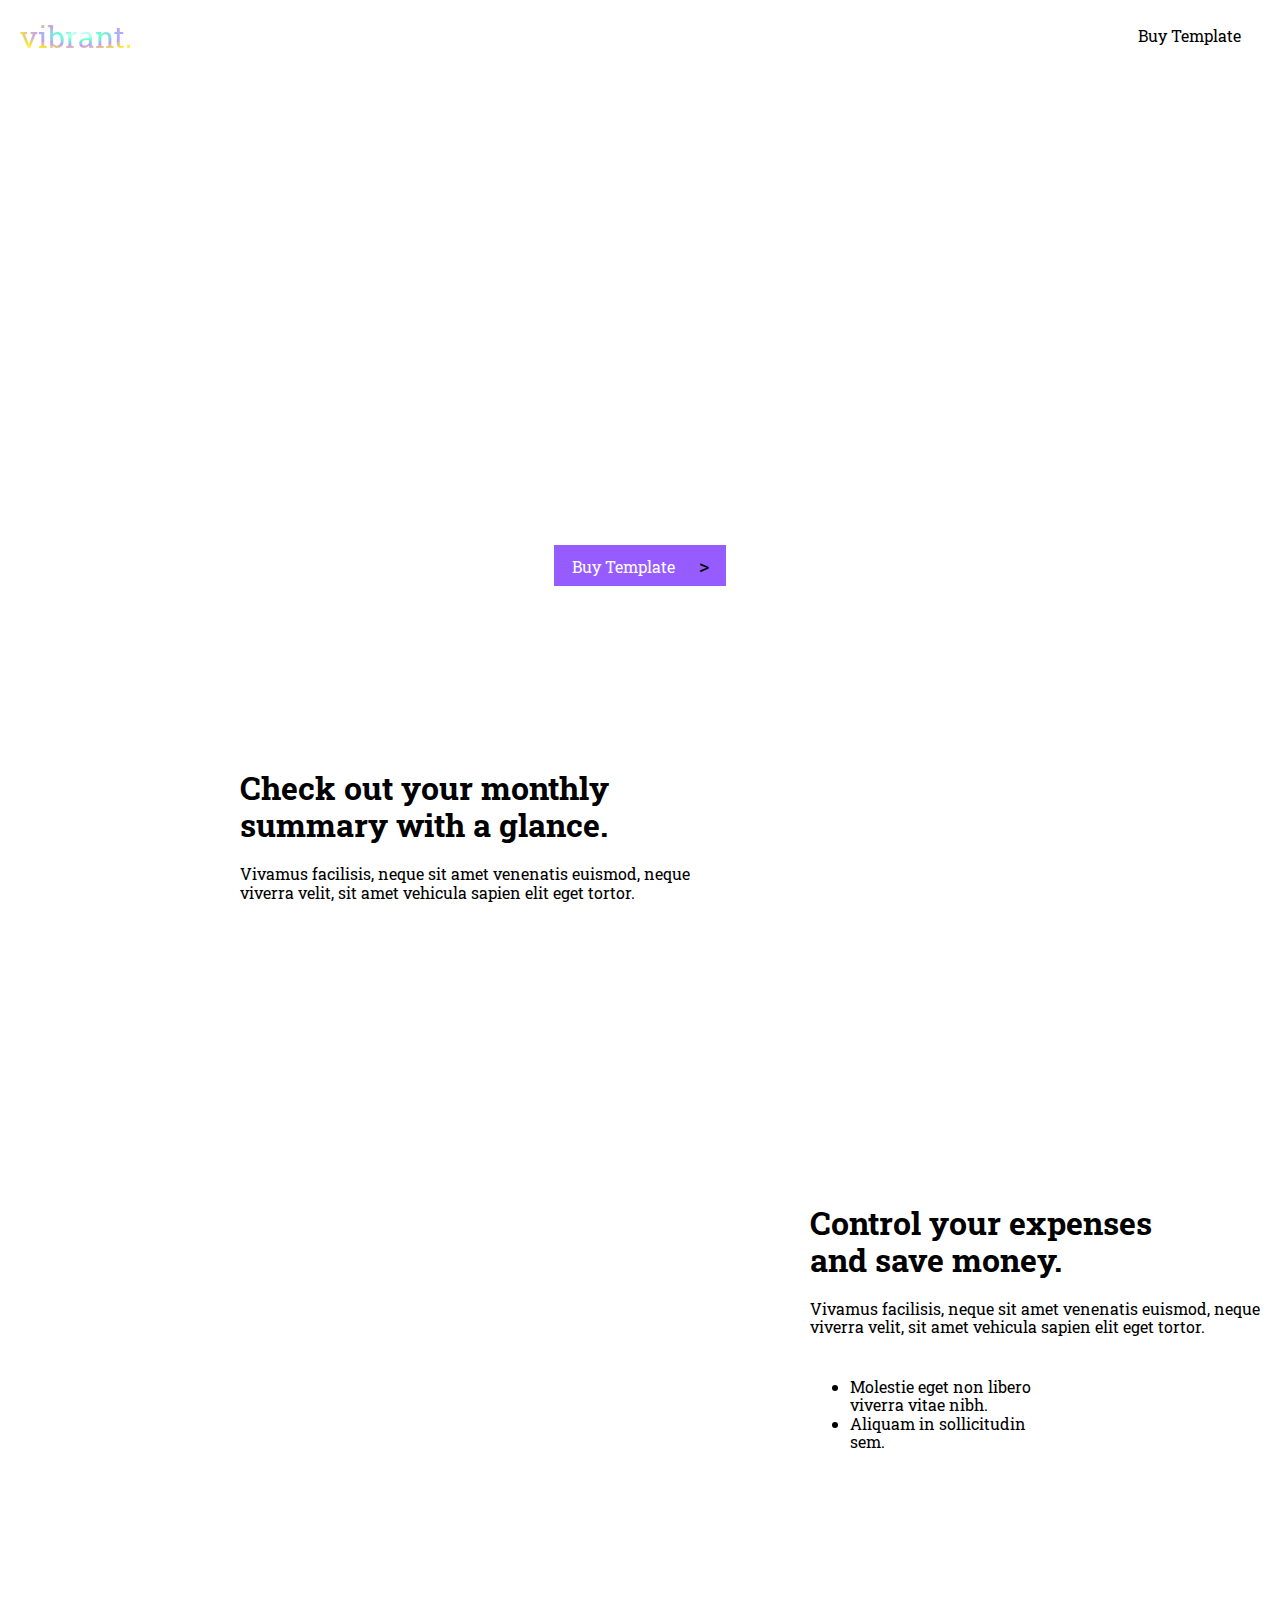
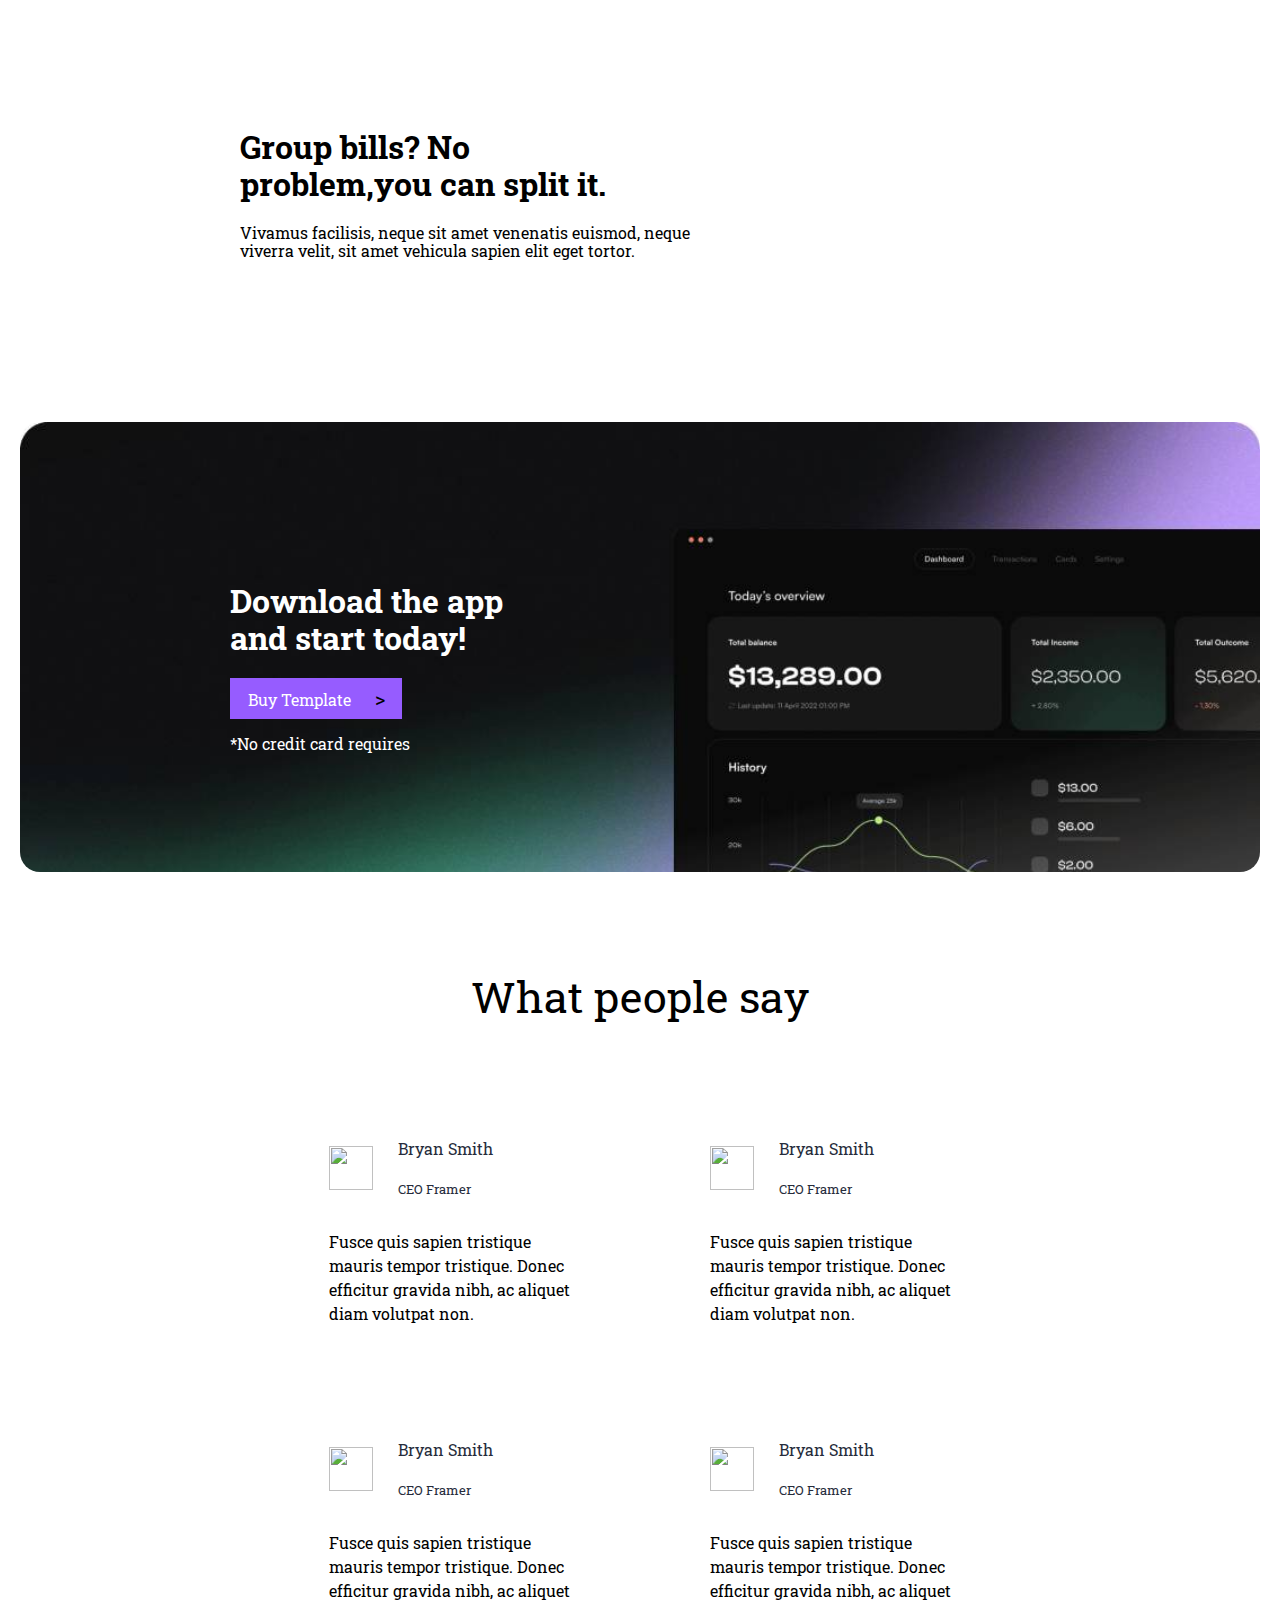
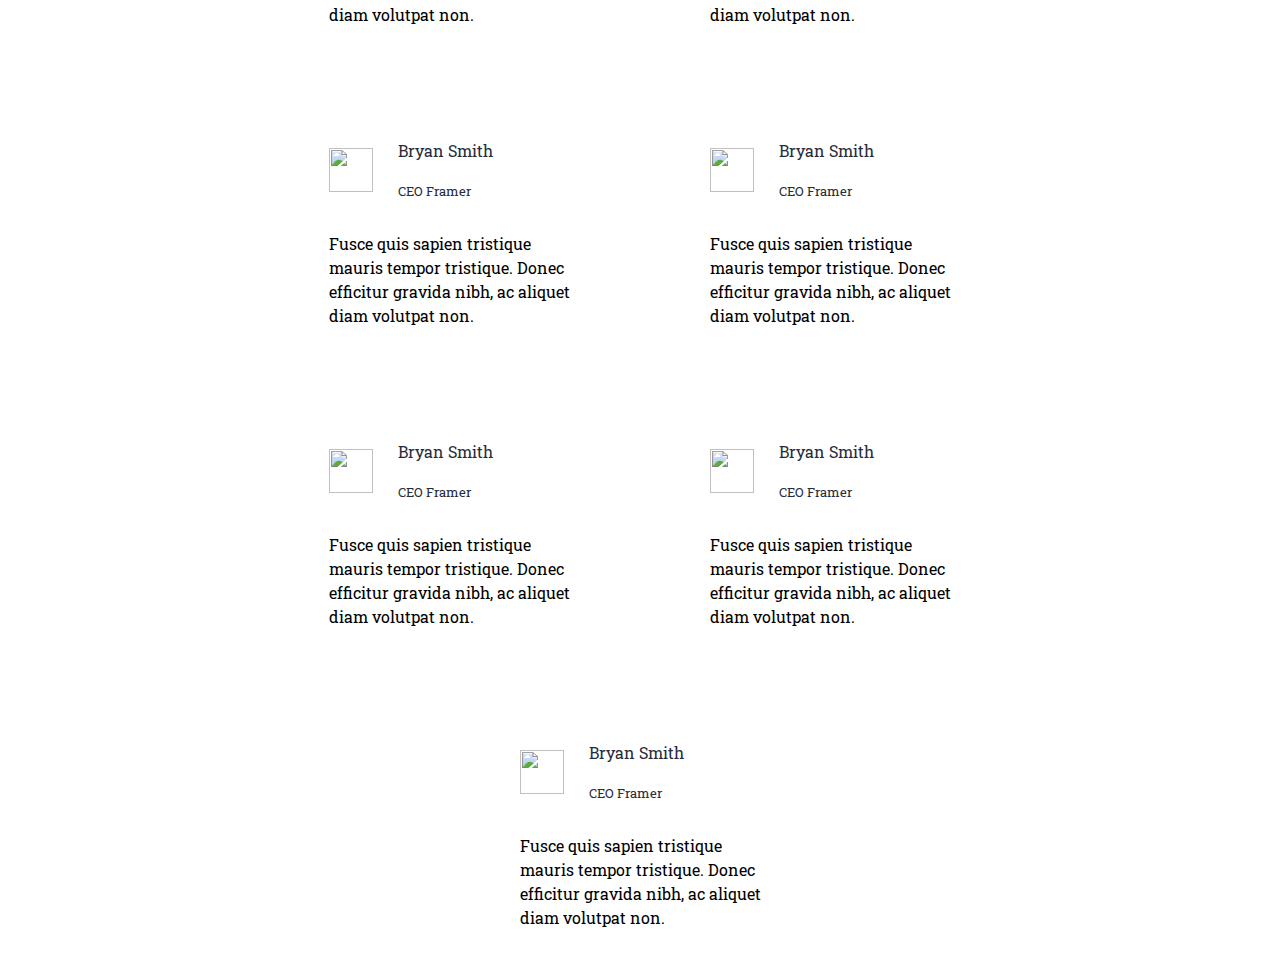
==== crypto-wallet/index.html @ 6078c44a "reworked wrapper structure, added new section, main-content, card-content, second-page" ====
<!DOCTYPE html>
<html lang="en">
<head>
    <meta charset="UTF-8">
    <meta name="viewport" content="width=device-width, initial-scale=1.0">
    <link rel="stylesheet" href="wallet-style.css">
    <link rel="stylesheet" href="normalize.css">
    <link rel="preconnect" href="https://fonts.googleapis.com">
    <link rel="preconnect" href="https://fonts.gstatic.com" crossorigin>
    <link href="https://fonts.googleapis.com/css2?family=Roboto+Slab:wght@100..900&family=Roboto:ital,wght@0,100;0,300;0,400;0,500;0,700;0,900;1,100;1,300;1,400;1,500;1,700;1,900&display=swap" rel="stylesheet">
    <title>Crypto Wallet</title>
</head>
<body>
    <div class="wrapper">
        <header>
                <span class="vibrant">vibrant.</span>
                <div class="list">
                    <span>
                        Home
                    </span>
                    <span>
                        FAQ
                    </span>
                    <span>
                        Blog
                    </span>
                    <span>
                        <button class="buy-btn">
                            Buy Template
                        </button>
                    </span>
                </div>
        </header>
        <div class="main-content">
            <h1 class="main-heading">
                Open your first crypto wallet, right now!
            </h1>
            <p class="main-paragraph">
                Vibrant is the best software platform to easily capture user feed back for your brand and products.
            </p>
            <button class="purple-buy-btn">
                Buy Template <span class="arrow">></span>
            </button>
        </div>
        <div>
            <img src="https://s3-alpha-sig.figma.com/img/5fd1/1d64/786c5e439afd1bd171baab6948b8ce23?Expires=1735516800&Key-Pair-Id=APKAQ4GOSFWCVNEHN3O4&Signature=B9LeS8e6pVphRfYizgmMa9QU1y5bfj2Nk7BH9jftfEP6IVyJqCGPlyOHxZPLCUDbL72ShrByWAvT8um9gFKesLT1au5KbTlHTP~nWXXx5eDZpym48s2OuZQj-1jISuxu~Xq4LZuf7iVT5GvFZXQAK4tIRViRr4fjnHGIYbJlX39rMr9PaYsWc9okAZ34hMG8Zrq~6Ced5jpkXkhdZQRxCZsgFXGkTJKtANWbk4LSiqMIh-8pd1DhZ7p6lD1S0TPnVK2AZBSWkeZ4n75bQkOykyXhiDDNv~PJ-sGaq6ulbMW59LfJoB1fsRlUaL1p-RlwACWtASI9rVTHx6k6q6~Ovw__" alt="" width="100%">
        </div>
        <div class="second-page">
            <div class="second-page-first">
                <div class="left-side">
                    <h1 class="second-heading">
                        Check out your monthly summary with a glance.
                    </h1>
                    <p class="second-paragraph">
                        Vivamus facilisis, neque sit amet venenatis euismod, neque viverra velit, sit amet vehicula sapien elit eget tortor.
                    </p>
                </div>
                <div class="right-side">
                    <img src="https://s3-alpha-sig.figma.com/img/68d5/64f3/05949ded1ace6658e5c59577aad54260?Expires=1735516800&Key-Pair-Id=APKAQ4GOSFWCVNEHN3O4&Signature=j-F6EdThbF6neghP1zZKGfwXMJmK43mJs8ENGOfm-WEX2XrGnp4lRd6FF1Jh1ByqiSxt-AGRoaBtmo~ReYbx5iIiQlNhYG5oY~wBevHmgnTWoi5XzoybjRdr5pXftx53FfC0nXZ6OPUW3hSPX98tFqoG-YUe0sylswSiKrDHEpRH0qtJXBDPHMnEdLBbUqXYp0PVj2JllGrgC6P-B31e8MFziJUV6qwgdQQ-Au0L-O6f5bHiXEqOFfeVCbJBI6eLk-vMukq4Ow8697-UGSQhLeTCnQCL4-QwsaGiiYh~jsjjWBp6SZvPhITh1kg8KkXUm9ZykeLGSL12kh5PbeW93A__" alt="" width="100%">
                </div>
            </div>
            <div class="second-page-second">
                <div class="left-side-second">
                    <h1 class="second-heading">
                        Control your expenses and save money.
                    </h1>
                    <p class="second-paragraph">
                        Vivamus facilisis, neque sit amet venenatis euismod, neque viverra velit, sit amet vehicula sapien elit eget tortor.                
                    </p>
                    <ul>
                        <li>
                            Molestie eget non libero viverra vitae nibh.
                        </li>
                        <li>
                            Aliquam in sollicitudin sem.
                        </li>
                    </ul>
                </div>
                <div class="right-side">
                    <img src="https://s3-alpha-sig.figma.com/img/2764/2024/462c3980b2e1dd7ebdd0b60cf7c686f2?Expires=1735516800&Key-Pair-Id=APKAQ4GOSFWCVNEHN3O4&Signature=A26uc7V03PsBrZbXCd6atTZRO9tHiX7eiIzVeaoWXzWtXsRbVeq7tRC3ZlQgK5P9y16lo~hRm0MmLEkvrojBcL954ZvlMRy9CHLtfUsCBpUBMhG58nxhrYvWQ4XQtT6a78FFnY-nsx2Xih6Ryyn92pVhY9AORHuZQCi9SeXog8tipZn~c2idLo~tsGNdSlrRM~DENL9iyQ5Y7cIQe3SPe~6vduQ-~-7zdIU30ChIsxzsY5bs2sZeMl4BtwuX3EGUWZfpudghspErR-342NN-gLvx0Si20CMFQqrml40DJOtoFXadqSHrl4GycCcWT63RKrazdjC4l80xsXW9z3F1YQ__" alt="" width="100%">
                </div>
            </div>
            <div class="second-page-first">
                <div class="left-side">
                    <h1 class="second-heading">
                        Group bills? No problem,you can split it.
                    </h1>
                    <p class="second-paragraph">
                        Vivamus facilisis, neque sit amet venenatis euismod, neque viverra velit, sit amet vehicula sapien elit eget tortor.
                    </p>
                </div>
                <div class="right-side">
                    <img src="https://s3-alpha-sig.figma.com/img/7006/150a/cc4f28d5747734f9ec06fdd5323ee9ac?Expires=1735516800&Key-Pair-Id=APKAQ4GOSFWCVNEHN3O4&Signature=J7pwZrz54dbEcGQJ~2Ey6GB31864zLy6eVMyPsnyEeSDorhVjY6fW4wIF8SJUAeO5SRfmQJBxTnCr4Homj92WqkasNLnum7VvRPVrMjBolAnT9zg454MO4qYcMo7ehUQRKn3LUkVuKtYkk05d4dVyVwbnGHyCq4hzvtBg4KYz7gjF~ue1CXF5z0cl7jMuIJWpmfA2hTwtwNkND8yzGxeFWH8nT1BhP9MnfJQXflnoeptd-RyPoyfxhrAwXaiOr5s0tv6F7JdjrimQ62685Wu1zFRszKOW70qNoDZ0SyIKFf8tTL2hGQKL-BTJNPKw89KkjER~dkWXVJBZviZM5VO2Q__" alt="" width="100%">
                </div>
            </div>
        </div>
        <div class="pic">
            <div class="pic-text">
                <h1>Download the app
                <br>and start today!
                </h1>
                <button class="purple-buy-btn">
                    Buy Template <span class="arrow">></span>
                </button>
                <p>
                    *No credit card requires
                </p>
            </div>
        </div>
        <p class="heading">
            What people say
        </p>
        <div class="card-content">
            <div class="card">
                <div class="flex">
                    <img src="https://s3-alpha-sig.figma.com/img/5576/6b5f/7d688b0dcb2ddd3bbc5bcced3fedbefc?Expires=1735516800&Key-Pair-Id=APKAQ4GOSFWCVNEHN3O4&Signature=olGQC8AmrNxFAqGFocvj4DFyrDg6Qv~cAFV2HuaLNnrPvHBGuSdgquS6kWFG~w18R1qm37wRX8hwb~5uVvJcJ6W-n3ZEUI7vzFslixnjFwh93sS0iQZiJs3MZrEUspdaNJQ8WAcOcqmhju6LCEIK~UHyQP5FHI6rGpBIdLSWtRfhQ-LGgw4-uybK-ZxFlHbLwUe8Sup23bDKnuLaNXQz8axbwEuIobPzjjRF4pWXYcm0q0poK3CPzB6z5uTgjRRK1WCLmLaacsT9TxoQX89OxApKEoq~BxbzXm-RQOlxBkLCaMn8rjdyl-PQnnQ2988FdPvyV9zzJhZQdegYSh6XKQ__" alt="" width="">
                    <div>
                        <p class="header">Bryan Smith</p>
                        <p class="subheader">CEO Framer</p>
                    </div>
                </div>
                <p>
                    Fusce quis sapien tristique <br>
                     mauris tempor tristique. Donec <br>
                    efficitur gravida nibh, ac aliquet  <br>
                    diam volutpat non.
                </p>
            </div>
            <div class="card">
                <div class="flex">
                    <img src="https://s3-alpha-sig.figma.com/img/5576/6b5f/7d688b0dcb2ddd3bbc5bcced3fedbefc?Expires=1735516800&Key-Pair-Id=APKAQ4GOSFWCVNEHN3O4&Signature=olGQC8AmrNxFAqGFocvj4DFyrDg6Qv~cAFV2HuaLNnrPvHBGuSdgquS6kWFG~w18R1qm37wRX8hwb~5uVvJcJ6W-n3ZEUI7vzFslixnjFwh93sS0iQZiJs3MZrEUspdaNJQ8WAcOcqmhju6LCEIK~UHyQP5FHI6rGpBIdLSWtRfhQ-LGgw4-uybK-ZxFlHbLwUe8Sup23bDKnuLaNXQz8axbwEuIobPzjjRF4pWXYcm0q0poK3CPzB6z5uTgjRRK1WCLmLaacsT9TxoQX89OxApKEoq~BxbzXm-RQOlxBkLCaMn8rjdyl-PQnnQ2988FdPvyV9zzJhZQdegYSh6XKQ__" alt="" width="">
                    <div>
                        <p class="header">Bryan Smith</p>
                        <p class="subheader">CEO Framer</p>
                    </div>
                </div>
                <p>
                    Fusce quis sapien tristique <br>
                     mauris tempor tristique. Donec <br>
                    efficitur gravida nibh, ac aliquet  <br>
                    diam volutpat non.
                </p>
            </div>
            <div class="card">
                <div class="flex">
                    <img src="https://s3-alpha-sig.figma.com/img/5576/6b5f/7d688b0dcb2ddd3bbc5bcced3fedbefc?Expires=1735516800&Key-Pair-Id=APKAQ4GOSFWCVNEHN3O4&Signature=olGQC8AmrNxFAqGFocvj4DFyrDg6Qv~cAFV2HuaLNnrPvHBGuSdgquS6kWFG~w18R1qm37wRX8hwb~5uVvJcJ6W-n3ZEUI7vzFslixnjFwh93sS0iQZiJs3MZrEUspdaNJQ8WAcOcqmhju6LCEIK~UHyQP5FHI6rGpBIdLSWtRfhQ-LGgw4-uybK-ZxFlHbLwUe8Sup23bDKnuLaNXQz8axbwEuIobPzjjRF4pWXYcm0q0poK3CPzB6z5uTgjRRK1WCLmLaacsT9TxoQX89OxApKEoq~BxbzXm-RQOlxBkLCaMn8rjdyl-PQnnQ2988FdPvyV9zzJhZQdegYSh6XKQ__" alt="" width="">
                    <div>
                        <p class="header">Bryan Smith</p>
                        <p class="subheader">CEO Framer</p>
                    </div>
                </div>
                <p>
                    Fusce quis sapien tristique <br>
                     mauris tempor tristique. Donec <br>
                    efficitur gravida nibh, ac aliquet  <br>
                    diam volutpat non.
                </p>
            </div>
            <div class="card">
                <div class="flex">
                    <img src="https://s3-alpha-sig.figma.com/img/5576/6b5f/7d688b0dcb2ddd3bbc5bcced3fedbefc?Expires=1735516800&Key-Pair-Id=APKAQ4GOSFWCVNEHN3O4&Signature=olGQC8AmrNxFAqGFocvj4DFyrDg6Qv~cAFV2HuaLNnrPvHBGuSdgquS6kWFG~w18R1qm37wRX8hwb~5uVvJcJ6W-n3ZEUI7vzFslixnjFwh93sS0iQZiJs3MZrEUspdaNJQ8WAcOcqmhju6LCEIK~UHyQP5FHI6rGpBIdLSWtRfhQ-LGgw4-uybK-ZxFlHbLwUe8Sup23bDKnuLaNXQz8axbwEuIobPzjjRF4pWXYcm0q0poK3CPzB6z5uTgjRRK1WCLmLaacsT9TxoQX89OxApKEoq~BxbzXm-RQOlxBkLCaMn8rjdyl-PQnnQ2988FdPvyV9zzJhZQdegYSh6XKQ__" alt="" width="">
                    <div>
                        <p class="header">Bryan Smith</p>
                        <p class="subheader">CEO Framer</p>
                    </div>
                </div>
                <p>
                    Fusce quis sapien tristique <br>
                     mauris tempor tristique. Donec <br>
                    efficitur gravida nibh, ac aliquet  <br>
                    diam volutpat non.
                </p>
            </div>
            <div class="card">
                <div class="flex">
                    <img src="https://s3-alpha-sig.figma.com/img/5576/6b5f/7d688b0dcb2ddd3bbc5bcced3fedbefc?Expires=1735516800&Key-Pair-Id=APKAQ4GOSFWCVNEHN3O4&Signature=olGQC8AmrNxFAqGFocvj4DFyrDg6Qv~cAFV2HuaLNnrPvHBGuSdgquS6kWFG~w18R1qm37wRX8hwb~5uVvJcJ6W-n3ZEUI7vzFslixnjFwh93sS0iQZiJs3MZrEUspdaNJQ8WAcOcqmhju6LCEIK~UHyQP5FHI6rGpBIdLSWtRfhQ-LGgw4-uybK-ZxFlHbLwUe8Sup23bDKnuLaNXQz8axbwEuIobPzjjRF4pWXYcm0q0poK3CPzB6z5uTgjRRK1WCLmLaacsT9TxoQX89OxApKEoq~BxbzXm-RQOlxBkLCaMn8rjdyl-PQnnQ2988FdPvyV9zzJhZQdegYSh6XKQ__" alt="" width="">
                    <div>
                        <p class="header">Bryan Smith</p>
                        <p class="subheader">CEO Framer</p>
                    </div>
                </div>
                <p>
                    Fusce quis sapien tristique <br>
                     mauris tempor tristique. Donec <br>
                    efficitur gravida nibh, ac aliquet  <br>
                    diam volutpat non.
                </p>
            </div>
            <div class="card">
                <div class="flex">
                    <img src="https://s3-alpha-sig.figma.com/img/5576/6b5f/7d688b0dcb2ddd3bbc5bcced3fedbefc?Expires=1735516800&Key-Pair-Id=APKAQ4GOSFWCVNEHN3O4&Signature=olGQC8AmrNxFAqGFocvj4DFyrDg6Qv~cAFV2HuaLNnrPvHBGuSdgquS6kWFG~w18R1qm37wRX8hwb~5uVvJcJ6W-n3ZEUI7vzFslixnjFwh93sS0iQZiJs3MZrEUspdaNJQ8WAcOcqmhju6LCEIK~UHyQP5FHI6rGpBIdLSWtRfhQ-LGgw4-uybK-ZxFlHbLwUe8Sup23bDKnuLaNXQz8axbwEuIobPzjjRF4pWXYcm0q0poK3CPzB6z5uTgjRRK1WCLmLaacsT9TxoQX89OxApKEoq~BxbzXm-RQOlxBkLCaMn8rjdyl-PQnnQ2988FdPvyV9zzJhZQdegYSh6XKQ__" alt="" width="">
                    <div>
                        <p class="header">Bryan Smith</p>
                        <p class="subheader">CEO Framer</p>
                    </div>
                </div>
                <p>
                    Fusce quis sapien tristique <br>
                     mauris tempor tristique. Donec <br>
                    efficitur gravida nibh, ac aliquet  <br>
                    diam volutpat non.
                </p>
            </div>
            <div class="card">
                <div class="flex">
                    <img src="https://s3-alpha-sig.figma.com/img/5576/6b5f/7d688b0dcb2ddd3bbc5bcced3fedbefc?Expires=1735516800&Key-Pair-Id=APKAQ4GOSFWCVNEHN3O4&Signature=olGQC8AmrNxFAqGFocvj4DFyrDg6Qv~cAFV2HuaLNnrPvHBGuSdgquS6kWFG~w18R1qm37wRX8hwb~5uVvJcJ6W-n3ZEUI7vzFslixnjFwh93sS0iQZiJs3MZrEUspdaNJQ8WAcOcqmhju6LCEIK~UHyQP5FHI6rGpBIdLSWtRfhQ-LGgw4-uybK-ZxFlHbLwUe8Sup23bDKnuLaNXQz8axbwEuIobPzjjRF4pWXYcm0q0poK3CPzB6z5uTgjRRK1WCLmLaacsT9TxoQX89OxApKEoq~BxbzXm-RQOlxBkLCaMn8rjdyl-PQnnQ2988FdPvyV9zzJhZQdegYSh6XKQ__" alt="" width="">
                    <div>
                        <p class="header">Bryan Smith</p>
                        <p class="subheader">CEO Framer</p>
                    </div>
                </div>
                <p>
                    Fusce quis sapien tristique <br>
                     mauris tempor tristique. Donec <br>
                    efficitur gravida nibh, ac aliquet  <br>
                    diam volutpat non.
                </p>
            </div>
            <div class="card">
                <div class="flex">
                    <img src="https://s3-alpha-sig.figma.com/img/5576/6b5f/7d688b0dcb2ddd3bbc5bcced3fedbefc?Expires=1735516800&Key-Pair-Id=APKAQ4GOSFWCVNEHN3O4&Signature=olGQC8AmrNxFAqGFocvj4DFyrDg6Qv~cAFV2HuaLNnrPvHBGuSdgquS6kWFG~w18R1qm37wRX8hwb~5uVvJcJ6W-n3ZEUI7vzFslixnjFwh93sS0iQZiJs3MZrEUspdaNJQ8WAcOcqmhju6LCEIK~UHyQP5FHI6rGpBIdLSWtRfhQ-LGgw4-uybK-ZxFlHbLwUe8Sup23bDKnuLaNXQz8axbwEuIobPzjjRF4pWXYcm0q0poK3CPzB6z5uTgjRRK1WCLmLaacsT9TxoQX89OxApKEoq~BxbzXm-RQOlxBkLCaMn8rjdyl-PQnnQ2988FdPvyV9zzJhZQdegYSh6XKQ__" alt="" width="">
                    <div>
                        <p class="header">Bryan Smith</p>
                        <p class="subheader">CEO Framer</p>
                    </div>
                </div>
                <p>
                    Fusce quis sapien tristique <br>
                     mauris tempor tristique. Donec <br>
                    efficitur gravida nibh, ac aliquet  <br>
                    diam volutpat non.
                </p>
            </div>
            <div class="card">
                <div class="flex">
                    <img src="https://s3-alpha-sig.figma.com/img/5576/6b5f/7d688b0dcb2ddd3bbc5bcced3fedbefc?Expires=1735516800&Key-Pair-Id=APKAQ4GOSFWCVNEHN3O4&Signature=olGQC8AmrNxFAqGFocvj4DFyrDg6Qv~cAFV2HuaLNnrPvHBGuSdgquS6kWFG~w18R1qm37wRX8hwb~5uVvJcJ6W-n3ZEUI7vzFslixnjFwh93sS0iQZiJs3MZrEUspdaNJQ8WAcOcqmhju6LCEIK~UHyQP5FHI6rGpBIdLSWtRfhQ-LGgw4-uybK-ZxFlHbLwUe8Sup23bDKnuLaNXQz8axbwEuIobPzjjRF4pWXYcm0q0poK3CPzB6z5uTgjRRK1WCLmLaacsT9TxoQX89OxApKEoq~BxbzXm-RQOlxBkLCaMn8rjdyl-PQnnQ2988FdPvyV9zzJhZQdegYSh6XKQ__" alt="" width="">
                    <div>
                        <p class="header">Bryan Smith</p>
                        <p class="subheader">CEO Framer</p>
                    </div>
                </div>
                <p>
                    Fusce quis sapien tristique <br>
                     mauris tempor tristique. Donec <br>
                    efficitur gravida nibh, ac aliquet  <br>
                    diam volutpat non.
                </p>
            </div>
        </div>
    </div>
</body>
</html>
---- crypto-wallet/wallet-style.css ----
body{
    font-family: "Roboto Slab", serif;
}
.wrapper{
    background-image: url(https://s3-alpha-sig.figma.com/img/fe8b/6789/866bcb6a3bf3a54634901adc5a9d6770?Expires=1735516800&Key-Pair-Id=APKAQ4GOSFWCVNEHN3O4&Signature=FMMHyEH2x1kAt5DwCKcfYfUmicSkEViTyGePrieQ8-JdacClOmHO9s~k931u-u2kTrK0hjbPHIwwafXwGD1CCWjrILThqVYYyFw-a1uMzvvtC15mAWW-Da6Gz8DonWRUlWD23s4MeCmac7zlo4PlF-7jiREXZsntsghc2r7JJX3a86VqAxw9MalX5TVc2sH49AaCIrbg5wLKPtlWRgnLRl1wuSvCYGfg~rPEpbE-yx2rpSJ8~Oqwp0y53WDwYk104WLNi2q1jqkTn9oakyGwOZSV~IZrIUeRsgA2SJZgS1~sPsEUz7T9iNSs~6HEnmTq37f7mZGfMy8SYP9Xv3sksw__);
    background-size: 267%;
    min-height: 1000px;
    padding: 20px;
    box-sizing: border-box;
    max-width: 1600px;
    margin: 0 auto;
    background-repeat: no-repeat;
}
.main-content{
    width: 100%;
    text-align: center;
    display: flex;
    justify-content: center;
    align-items: center;
    flex-direction: column;
    margin-bottom: 25px;
}
.main-heading{
    color: white;
    width: 520px;
    font-size: 46px;
    line-height: 60px;
    letter-spacing: 1.5px;
}
.main-paragraph{
    color: white;
    line-height: 33px;
    font-size: 22px;
    width: 522px;
}
header{
    height: 200px;
    display: flex;
    justify-content: space-between;
}
.vibrant{
    width: 121.14px;
    height: 30px;
    background: radial-gradient(#FFFFFF,#63FFD1,#BF9DFF,#FFEA22,#FFFFFF);
    -webkit-background-clip: text;
    background-clip: text;
    color: transparent;
    font-size: 30px;
    justify-self: flex-start;
}
.list{
    height: 30px;
    display: flex;
    gap: 20px;
    color: white;
    align-items: center;
}
.buy-btn{
    width: 141px;
    height: 39px;
    background-color: #FFFFFF;
    color: black;
    line-height: 19px;
    border: none;
    border-radius: 12px;
}
.purple-buy-btn{
    width: 172px;
    height: 41px;
    border: 22px;
    background-color: #965CFF;
    color: white;
}
.arrow{
    height: 14px;
    margin-left: 20px; 
    color: black;
    font-size: 20px;
}
.second-page-first{
    display: flex;
    background-color: white;
    padding: 120px;
    justify-content: space-between;
}
.left-side{
    text-align: start;
    align-self: center;
    width: 23%;
    margin-left:100px;
}
.right-side{
    width: 55%;
}
.second-heading{
    width: 369px;
}
.second-paragraph{
    width: 484px;
    height: 62px;
}
.second-page-second{
    display: flex;
    background-color: white;
    padding: 120px;
    justify-content: space-between;
    flex-direction: row-reverse;
}
.left-side-second{
    text-align: start;
    align-self: center;
    width: 23%;
    margin-right:100px;
}
.pic{
    background-image: url(/crypto-wallet/pic.jpg);
    height: 450px;
    background-repeat: no-repeat;
    background-size: cover;
    position: relative;
    border-radius: 20px;
    margin-bottom: 100px;
}
.pic-text{
    color: white;
    top: 140px;
    position: absolute;
    left: 210px;
}
.card-content{
    display: flex;
    justify-content: space-evenly;
    flex-wrap: wrap;
    width: 60%;
    margin: 0 auto;
    gap: 80px;
    line-height: 24px;
}
.card img{
    width: 44px;
    height: 44px;
}
.heading{
    font-size: 43px;
    text-align: center;
    margin-bottom: 100px;
}
.flex{
    display: flex;
    align-items: center;
}
.flex img{
    margin-right: 25px;
}
.subheader{
    color: #262C3B;
    font-size: 13px;
}
.header{
    color: #262C3B;
    font-size: 16px;
}
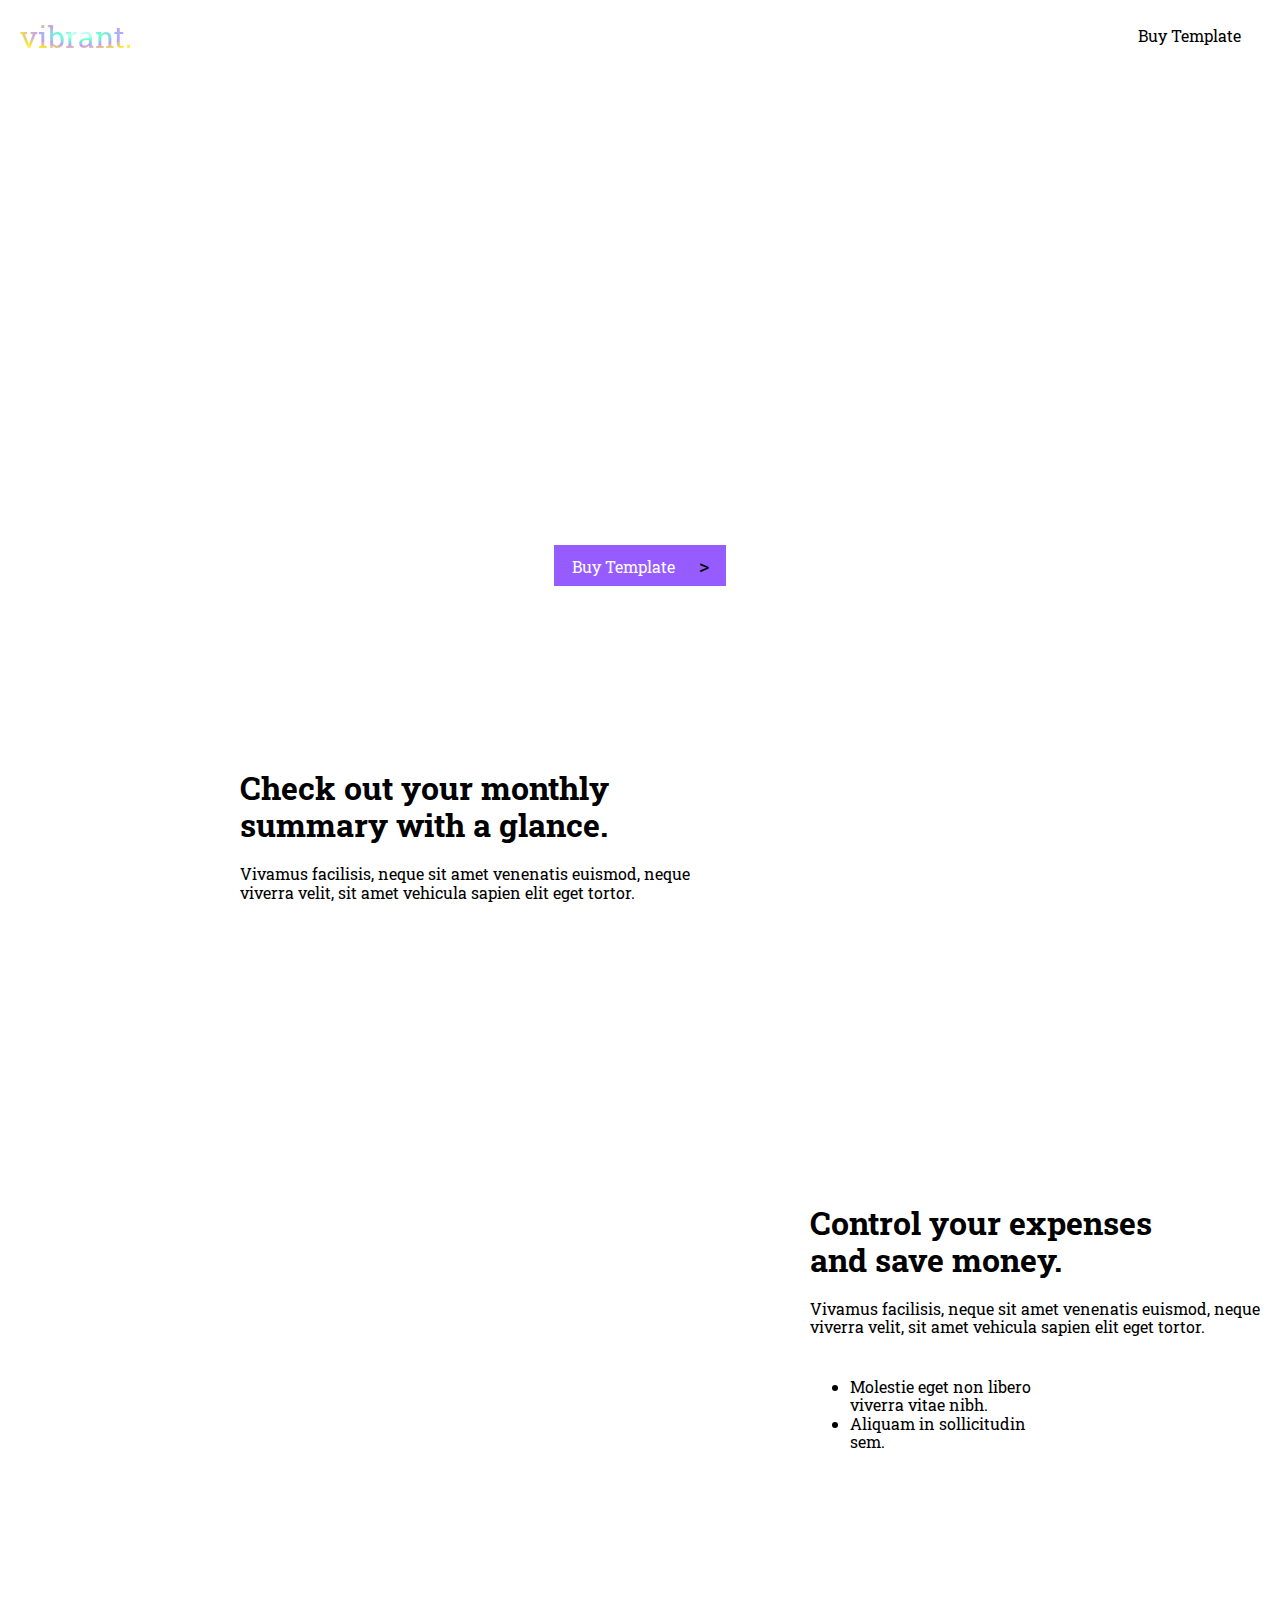
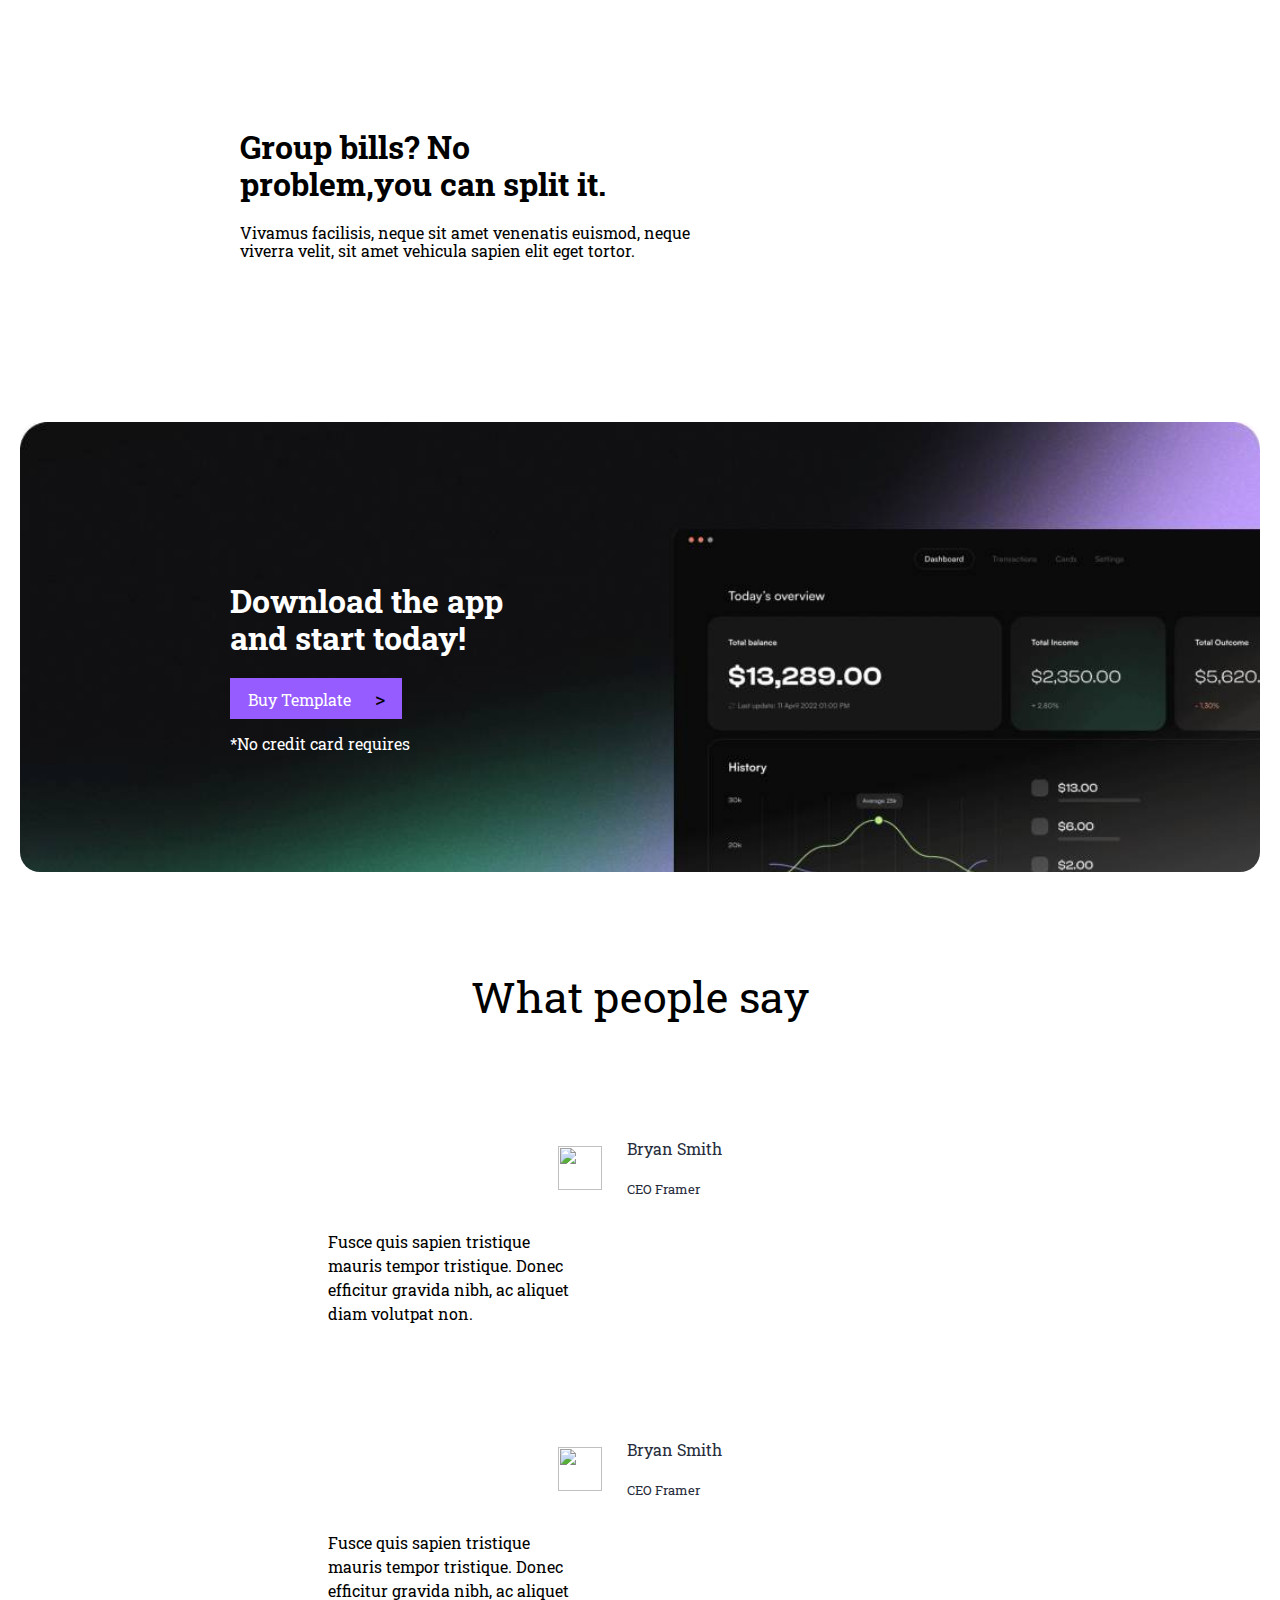
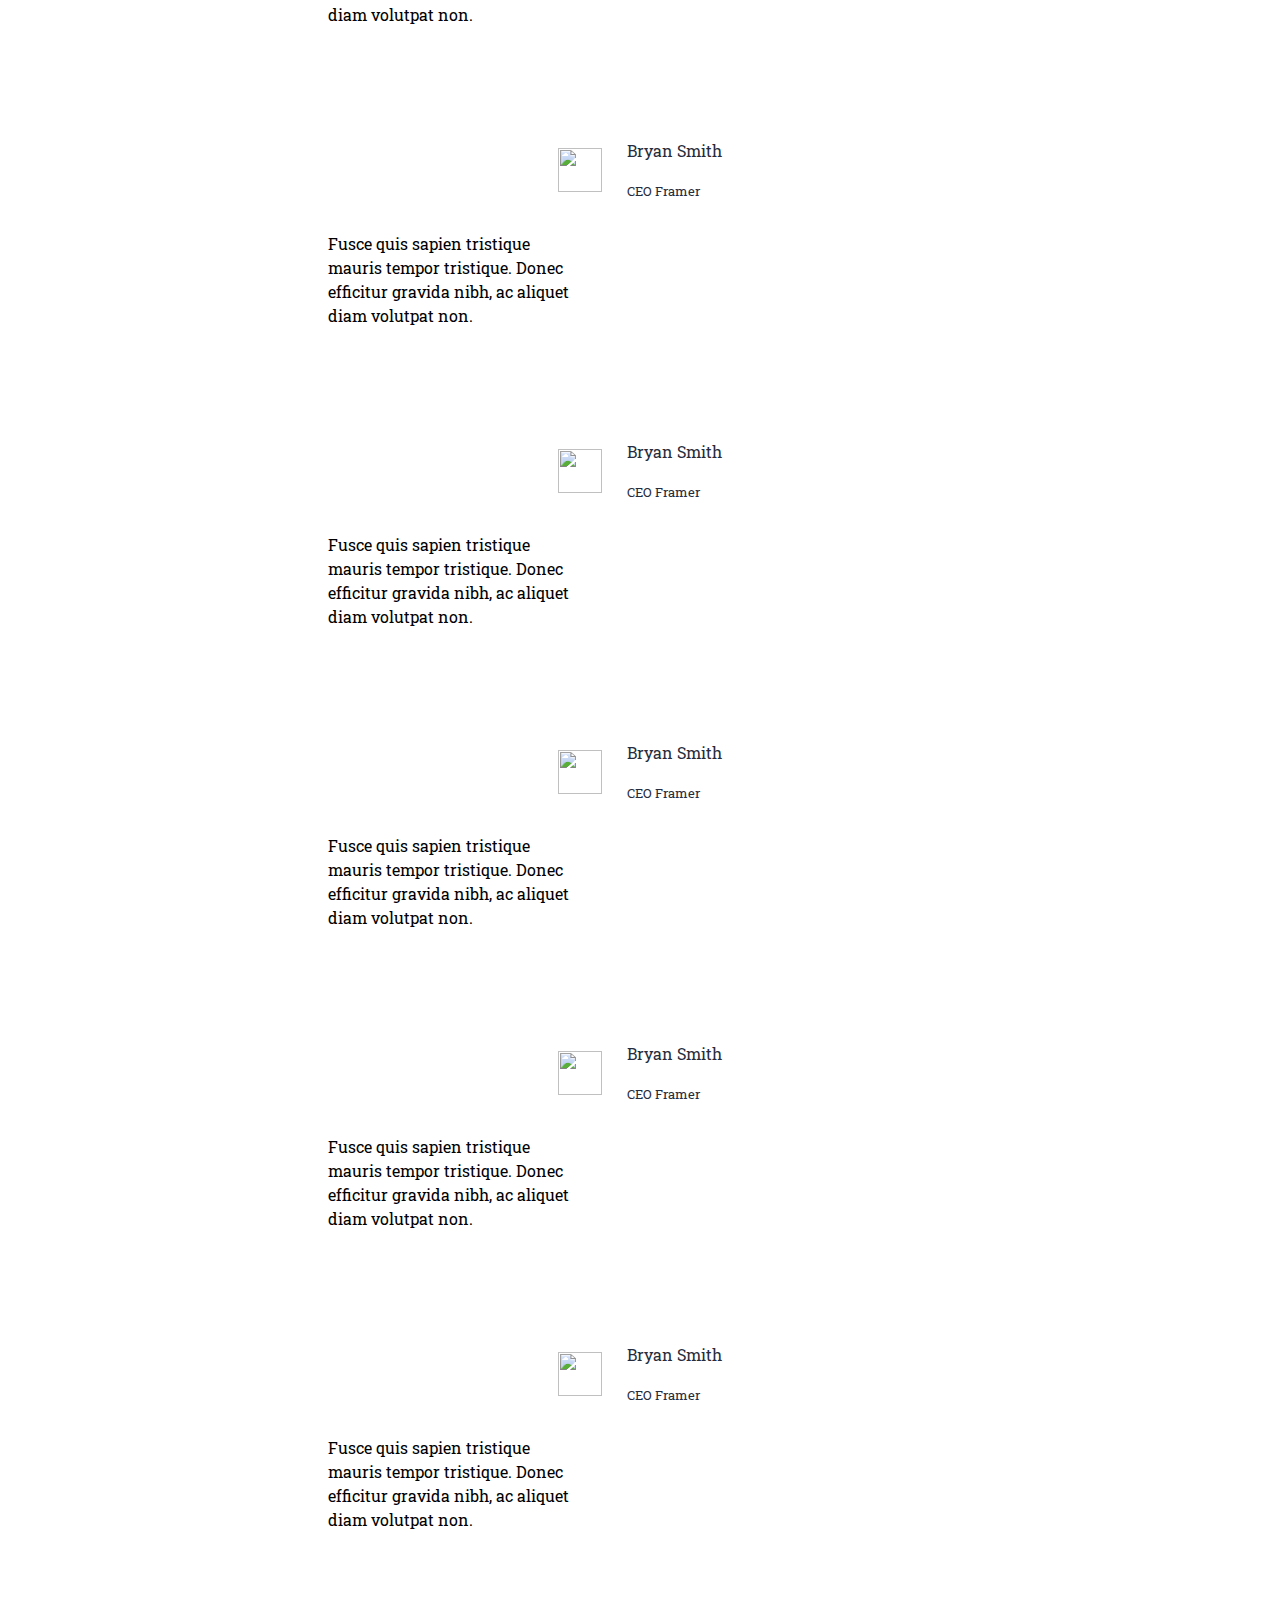
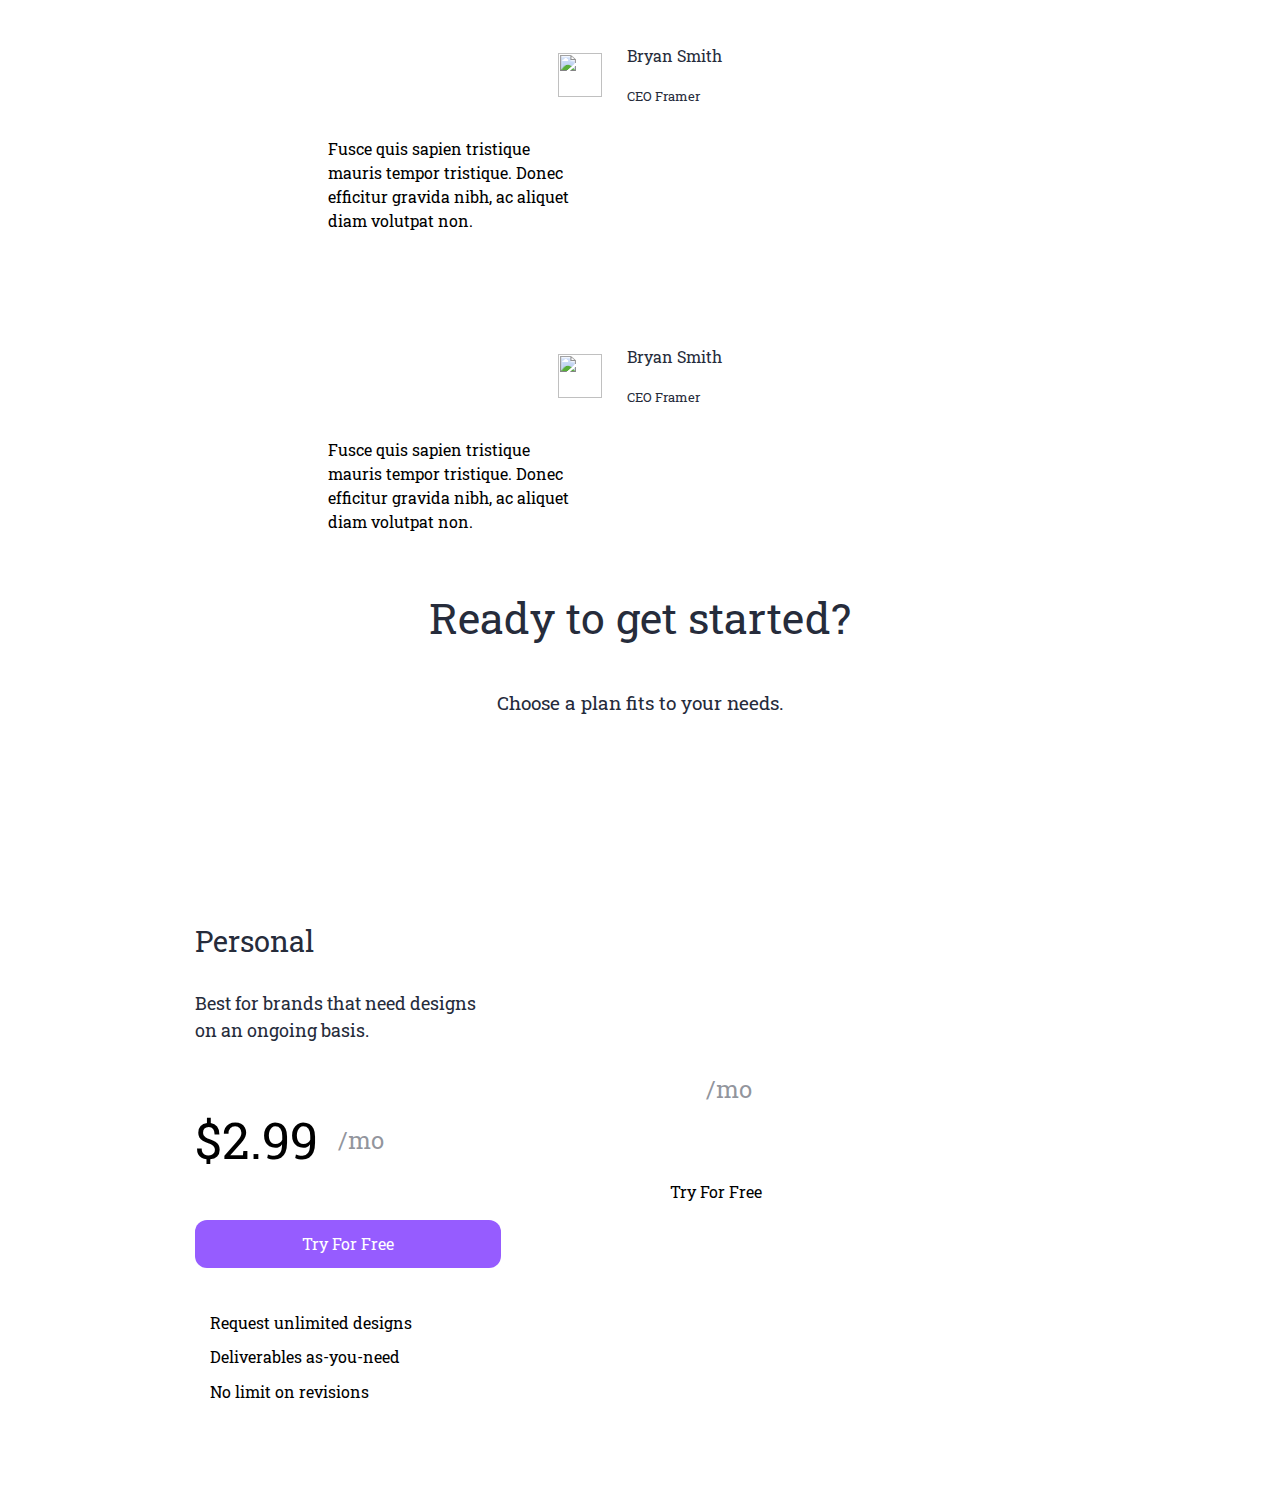
==== commit 8f01eb40: "added choose a plan section, added link to fontawesome" ====
--- a/crypto-wallet/index.html
+++ b/crypto-wallet/index.html
@@ -7,6 +7,7 @@
     <link rel="stylesheet" href="normalize.css">
     <link rel="preconnect" href="https://fonts.googleapis.com">
     <link rel="preconnect" href="https://fonts.gstatic.com" crossorigin>
+    <link rel="stylesheet" href="https://cdnjs.cloudflare.com/ajax/libs/font-awesome/6.7.1/css/all.min.css" integrity="sha512-5Hs3dF2AEPkpNAR7UiOHba+lRSJNeM2ECkwxUIxC1Q/FLycGTbNapWXB4tP889k5T5Ju8fs4b1P5z/iB4nMfSQ==" crossorigin="anonymous" referrerpolicy="no-referrer" />
     <link href="https://fonts.googleapis.com/css2?family=Roboto+Slab:wght@100..900&family=Roboto:ital,wght@0,100;0,300;0,400;0,500;0,700;0,900;1,100;1,300;1,400;1,500;1,700;1,900&display=swap" rel="stylesheet">
     <title>Crypto Wallet</title>
 </head>
@@ -247,6 +248,77 @@
                 </p>
             </div>
         </div>
+        <p class="heading-second">
+            Ready to get started?
+        </p>
+        <p class="subheading">
+            Choose a plan fits to your needs.
+        </p>
+        <div class="flex">
+            <div class="flex-left">
+                <p class="font-29">
+                    Personal
+                </p>
+                <p class="font-18">
+                    Best for brands that need designs <br>
+                     on an ongoing basis.
+                </p>
+                <div class="flex-heading">
+                    <p class="font-50">
+                    $2.99
+                    </p>
+                    <span  class="font-24">/mo</span>
+                </div>
+                <button class="try-for-free-btn margin-bottom">
+                    Try For Free
+                </button>
+                <p>
+                    <i class="fa-solid fa-check margin-right" style="color: #63E6BE;"></i>Request unlimited designs 
+                </p>
+                <p>
+                    <i class="fa-solid fa-check margin-right" style="color: #63E6BE;"></i>Deliverables as-you-need 
+                </p>
+                <p>
+                    <i class="fa-solid fa-check margin-right" style="color: #63E6BE;"></i>No limit on revisions 
+                </p>
+            </div>
+            <div class="flex-right">
+                <p class="font-29 white">
+                    Business
+                </p>
+                <p class="font-18 white">
+                    Best for brands that need designs <br>
+                     on an ongoing basis.
+                </p>
+                <div class="flex-heading">
+                    <p class="font-50 white">
+                    $2.99
+                    </p>
+                    <span  class="font-24">/mo</span>
+                </div>
+                <button class="try-for-free-btn-white margin-bottom">
+                    Try For Free
+                </button>
+                <p class="white">
+                    <i class="fa-solid fa-check margin-right" style="color: #63E6BE;"></i>Request unlimited designs 
+                </p>
+                <p class="white">
+                    <i class="fa-solid fa-check margin-right" style="color: #63E6BE;"></i>Deliverables as-you-need 
+                </p>
+                <p class="white">
+                    <i class="fa-solid fa-check margin-right" style="color: #63E6BE;"></i>No limit on revisions 
+                </p>
+                <p class="white">
+                    <i class="fa-solid fa-check margin-right" style="color: #63E6BE;"></i>No code needed
+                </p>
+                <p class="white">
+                    <i class="fa-solid fa-check margin-right" style="color: #63E6BE;"></i>Individual help center
+                </p>
+                <p class="white">
+                    <i class="fa-solid fa-check margin-right" style="color: #63E6BE;"></i>Your personal mentor
+                </p>
+            </div>
+        </div>
     </div>
 </body>
 </html>--- a/crypto-wallet/wallet-style.css
+++ b/crypto-wallet/wallet-style.css
@@ -113,7 +113,7 @@
     margin-right:100px;
 }
 .pic{
-    background-image: url(/crypto-wallet/pic.jpg);
+    background-image: url(../crypto-wallet/pic.jpg);
     height: 450px;
     background-repeat: no-repeat;
     background-size: cover;
@@ -148,6 +148,8 @@
 .flex{
     display: flex;
     align-items: center;
+    justify-content: center;
+    padding-inline: 230px;
 }
 .flex img{
     margin-right: 25px;
@@ -159,4 +161,79 @@
 .header{
     color: #262C3B;
     font-size: 16px;
+}
+.subheading{
+  text-align: center;
+  font-size: 19px;
+  line-height: 34px;
+  color: #252B3B;  
+  margin-bottom: 100px;
+}
+.heading-second{
+    font-size: 43px;
+    text-align: center;
+    color: #262C3B;
+}
+.font-29{
+    font-size: 29px;
+    line-height: 39px;
+    color: #262C3B;
+}
+.font-18{
+    font-size: 18px;
+    line-height: 27px;
+    color: #262C3B;
+}
+.flex-heading{
+    display: flex;
+    gap: 20px;
+    justify-content: flex-start;
+    align-items: center;
+}
+.font-50{
+    font-size: 50px;
+}
+.font-24{
+    font-size: 24px;
+    color: #262C3B80;
+}
+.try-for-free-btn{
+    width: 306px;
+    height: 48px;
+    border-radius: 12px;
+    background-color: #965CFF;
+    color: white;
+    border: none;
+}
+.margin-right{
+    margin-right: 15px;
+}
+.margin-bottom{
+    margin-bottom: 30px;
+}
+.flex-left{
+    width: 50%;
+}
+.flex-right{
+    background-image: url(https://s3-alpha-sig.figma.com/img/3fed/f6a0/af1621632e4bffccc71a400040af29b7?Expires=1736121600&Key-Pair-Id=APKAQ4GOSFWCVNEHN3O4&Signature=MWw6AsSCnN5GVelU8eRVqyIyDFIl2nZg6UrdTTp9hIX8BjnGTnblds3J3bVQXYHii1xBYJrUFZXsDBTm4fQSz7CV29OepiAxfD4BO3ypIeYrT7CWvDHuBcUFNWrkvCL2W-cL5mJE5w04-YEysjwURIA5LcXPW~Zb8pJe33bmatfML97k9o4hpQ2Iq0gduSfrK3U5TIqmrtbHZ3gN61Pws9iaZez1XwdNaSr91PjTx1RYxnrbyl2l4ti1GtS0jpdAd2-X2VwQkB12iTPAjWgRPOubdXwAVsTzLXolRu5FvHIZkax88WObJLuNc2oCz1AknMN8Uh3DaOiVwWJZFPlmPQ__);
+    min-height: 600px;
+    min-width: 460px;
+    max-width: 500px;
+    background-repeat: no-repeat;
+    background-size: cover;
+    position: relative;
+    text-align: start;
+    padding: 22px 62px;
+    border-radius: 24px;
+}
+.white{
+    color: white;
+}
+.try-for-free-btn-white{
+    width: 306px;
+    height: 48px;
+    border-radius: 12px;
+    background-color: white;
+    color: black;
+    border: none;
 }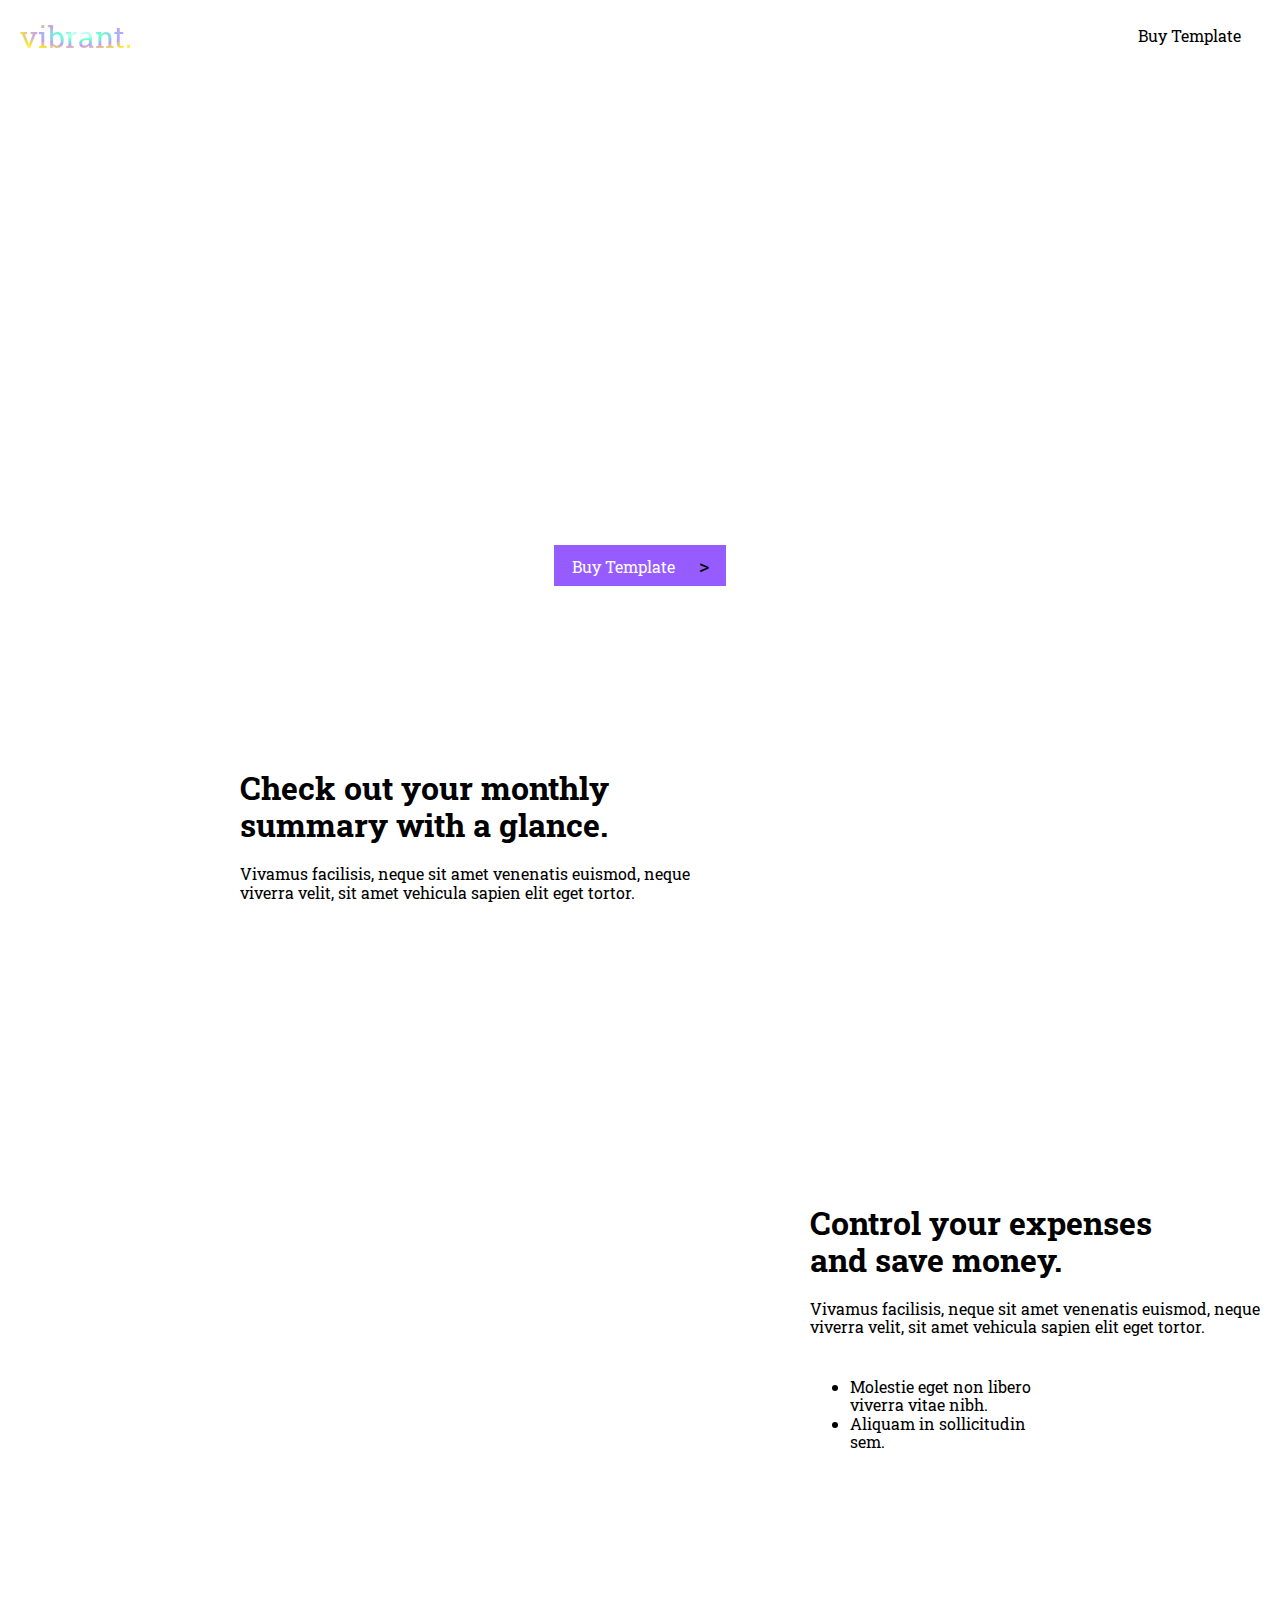
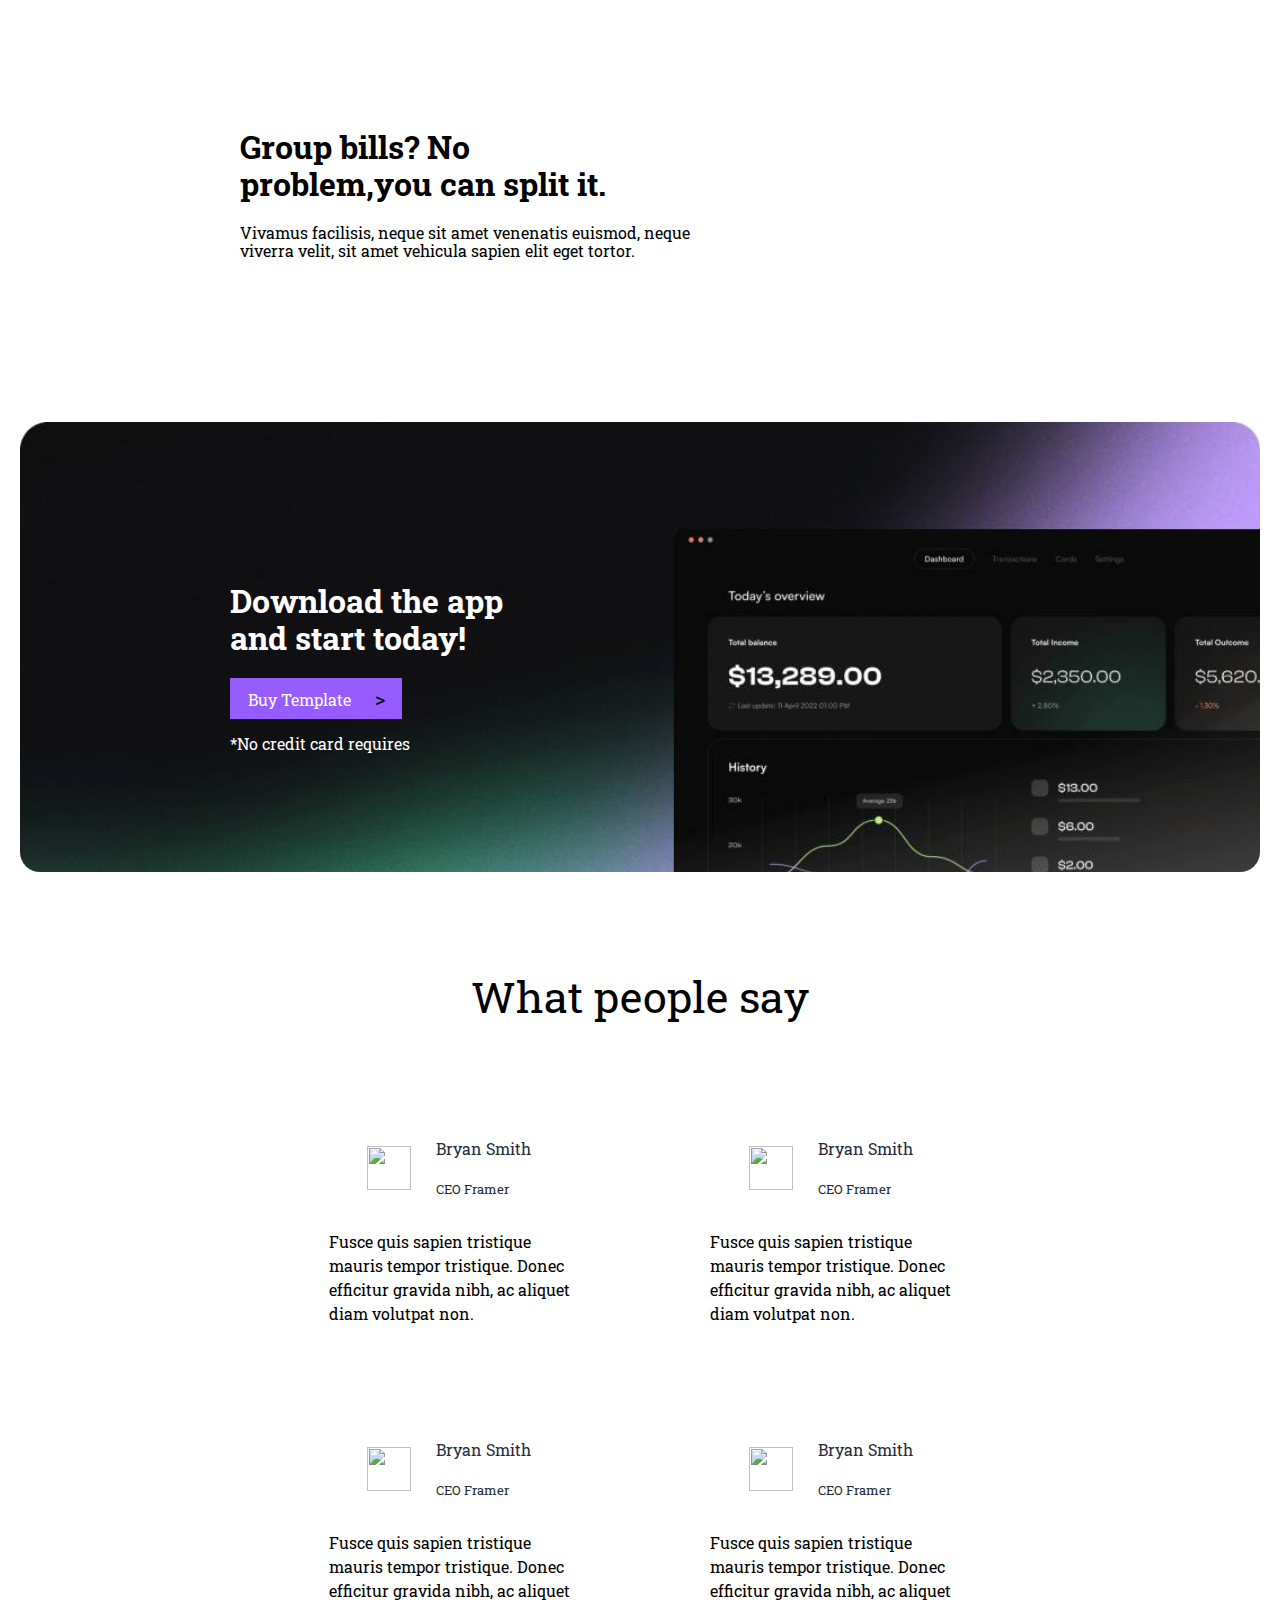
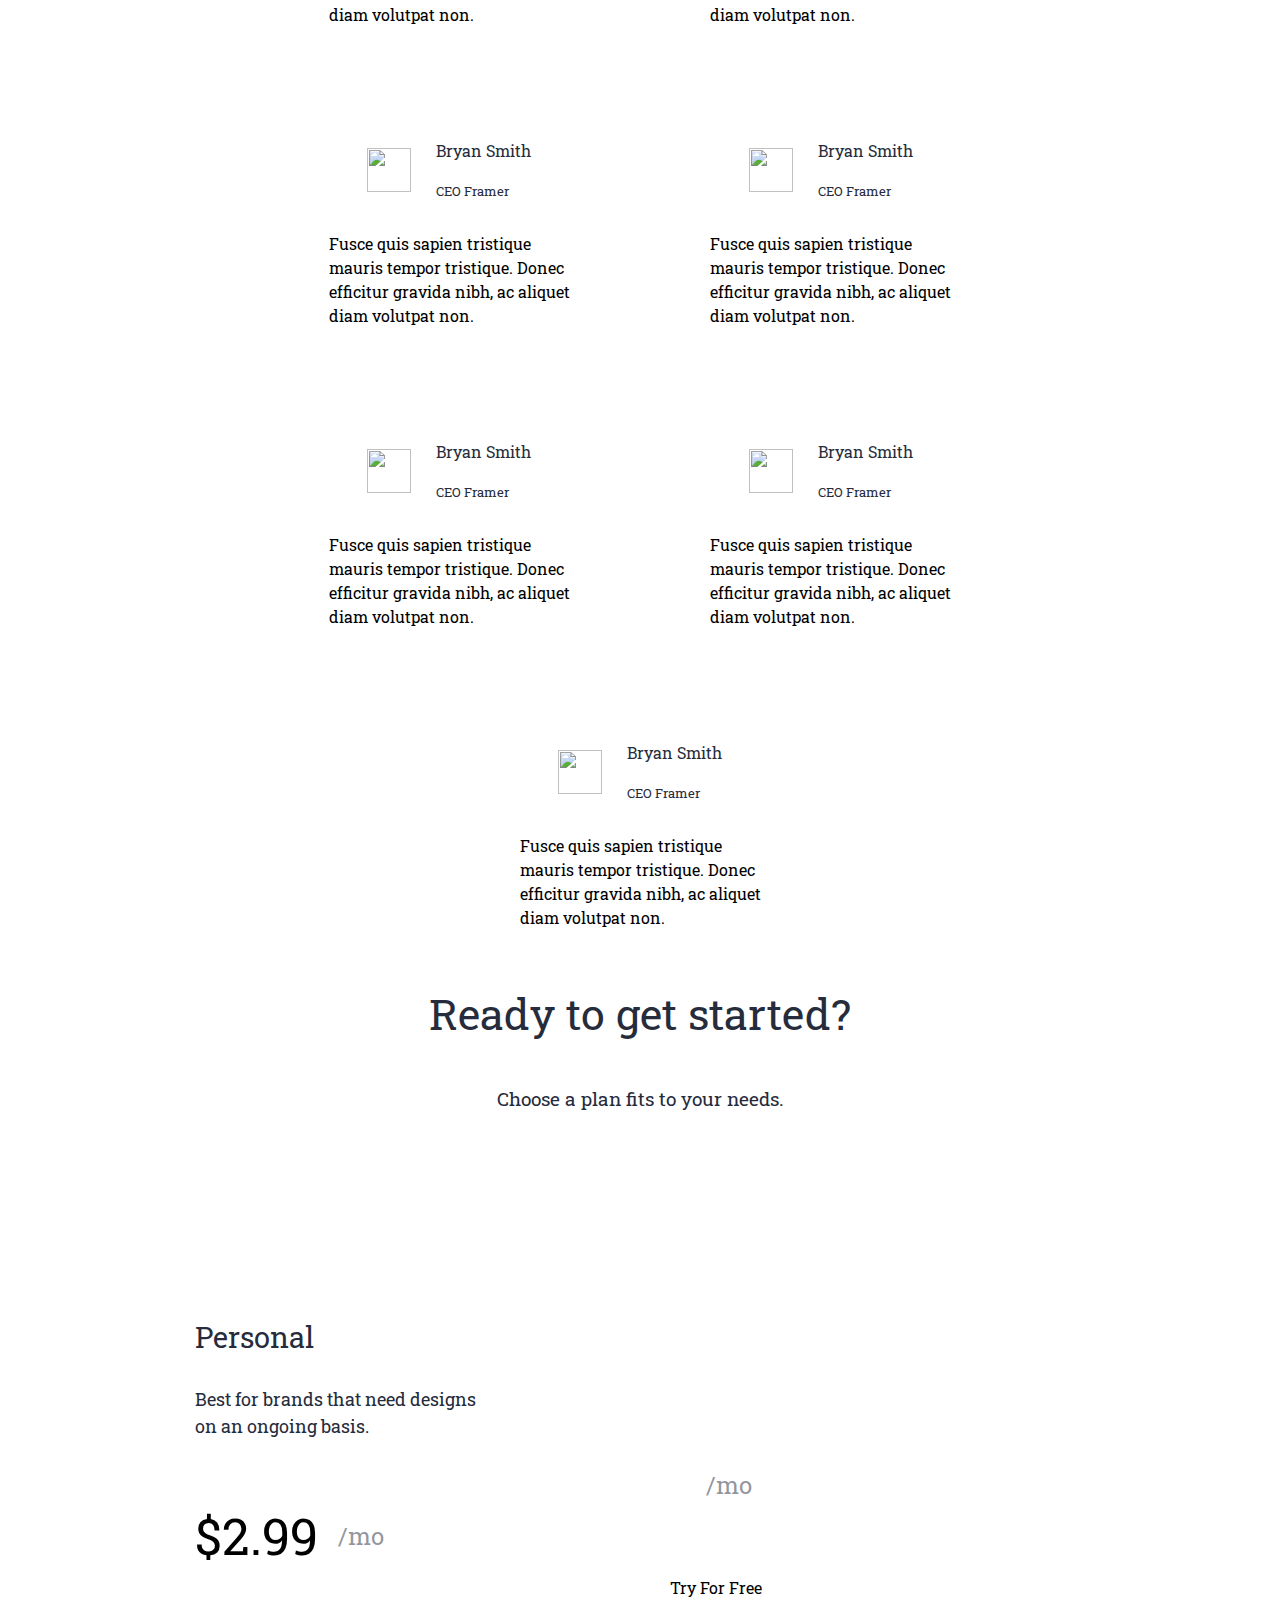
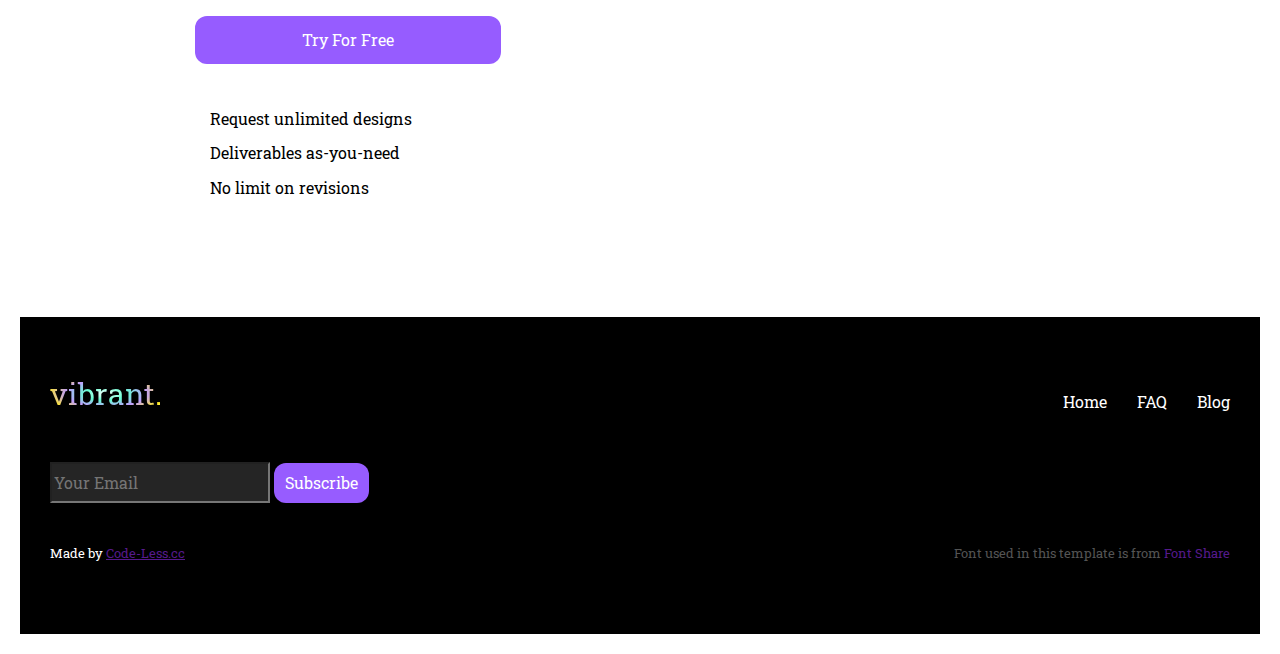
==== commit 76169888: "added footer" ====
--- a/crypto-wallet/index.html
+++ b/crypto-wallet/index.html
@@ -254,7 +254,7 @@
         <p class="subheading">
             Choose a plan fits to your needs.
         </p>
-        <div class="flex">
+        <div class="plan-section margin-bottom">
             <div class="flex-left">
                 <p class="font-29">
                     Personal
@@ -319,6 +319,41 @@
                 </p>
             </div>
         </div>
+        <footer class="footer-flex">
+            <div class="footer-list-flex margin-bottom">
+                <div>
+                    <span class="vibrant">vibrant.</span>
+                    <p>
+                        Vibrant is a Framer template made for SaaS companies.
+                    </p>
+                    <input type="text" name="" id="" placeholder="Your Email"> 
+                    <button class="footer-btn">
+                        Subscribe
+                    </button>
+                </div>
+                <div>
+                    <ul class="list-flex">
+                        <li>
+                            Home
+                        </li>
+                        <li>
+                            FAQ
+                        </li>
+                        <li>
+                            Blog
+                        </li>
+                    </ul>
+                </div>
+            </div>
+            <div class="footer-list-flex">
+                <p class="white font-13">
+                    Made by <a href="">Code-Less.cc</a>
+                </p>
+                <p class="grey font-13">
+                    Font used in this template is from <a href="">Font Share</a>
+                </p>
+            </div>
+        </footer>
     </div>
 </body>
 </html>--- a/crypto-wallet/wallet-style.css
+++ b/crypto-wallet/wallet-style.css
@@ -149,7 +149,6 @@
     display: flex;
     align-items: center;
     justify-content: center;
-    padding-inline: 230px;
 }
 .flex img{
     margin-right: 25px;
@@ -236,4 +235,49 @@
     background-color: white;
     color: black;
     border: none;
+}
+.plan-section{
+    display: flex;
+    align-items: center;
+    justify-content: center;
+    padding-inline: 230px;
+}
+.footer-flex{
+    background-color: black;
+    padding: 60px 30px;
+}
+.footer-flex input{
+    background-color: #252525;
+    height: 35px;
+}
+.footer-btn{
+    background-color: #975CFF;
+    border: none;
+    border-radius: 12px;
+    padding: 11px;
+    color: white;
+}
+.footer-flex ul{
+    color: white;
+}
+.footer-flex li{
+    list-style: none;
+
+}
+.footer-list-flex{
+    display: flex;
+    justify-content: space-between;
+}
+.list-flex{
+    display: flex;
+    gap: 30px;
+}
+.font-13{
+    font-size: 13px;
+}
+.grey{
+    color: #545454;
+}
+.grey a{
+    text-decoration: none;
 }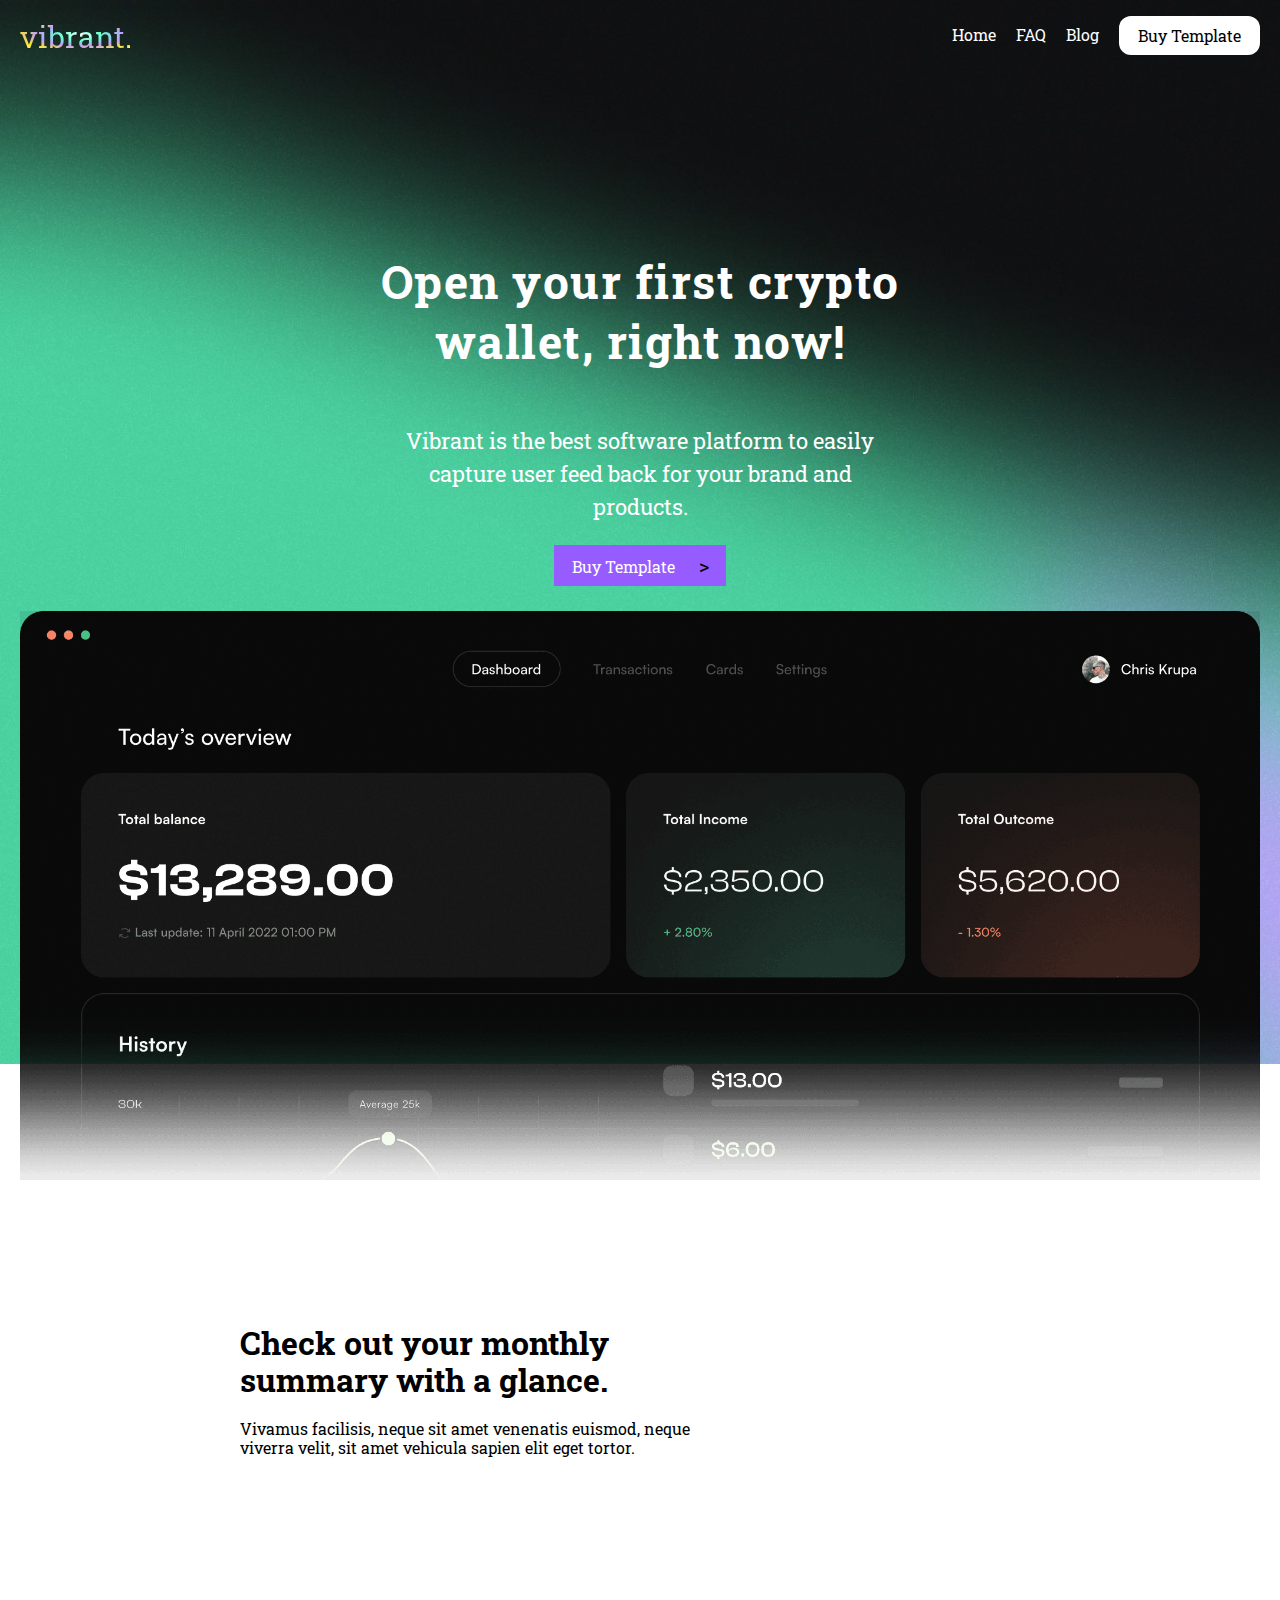
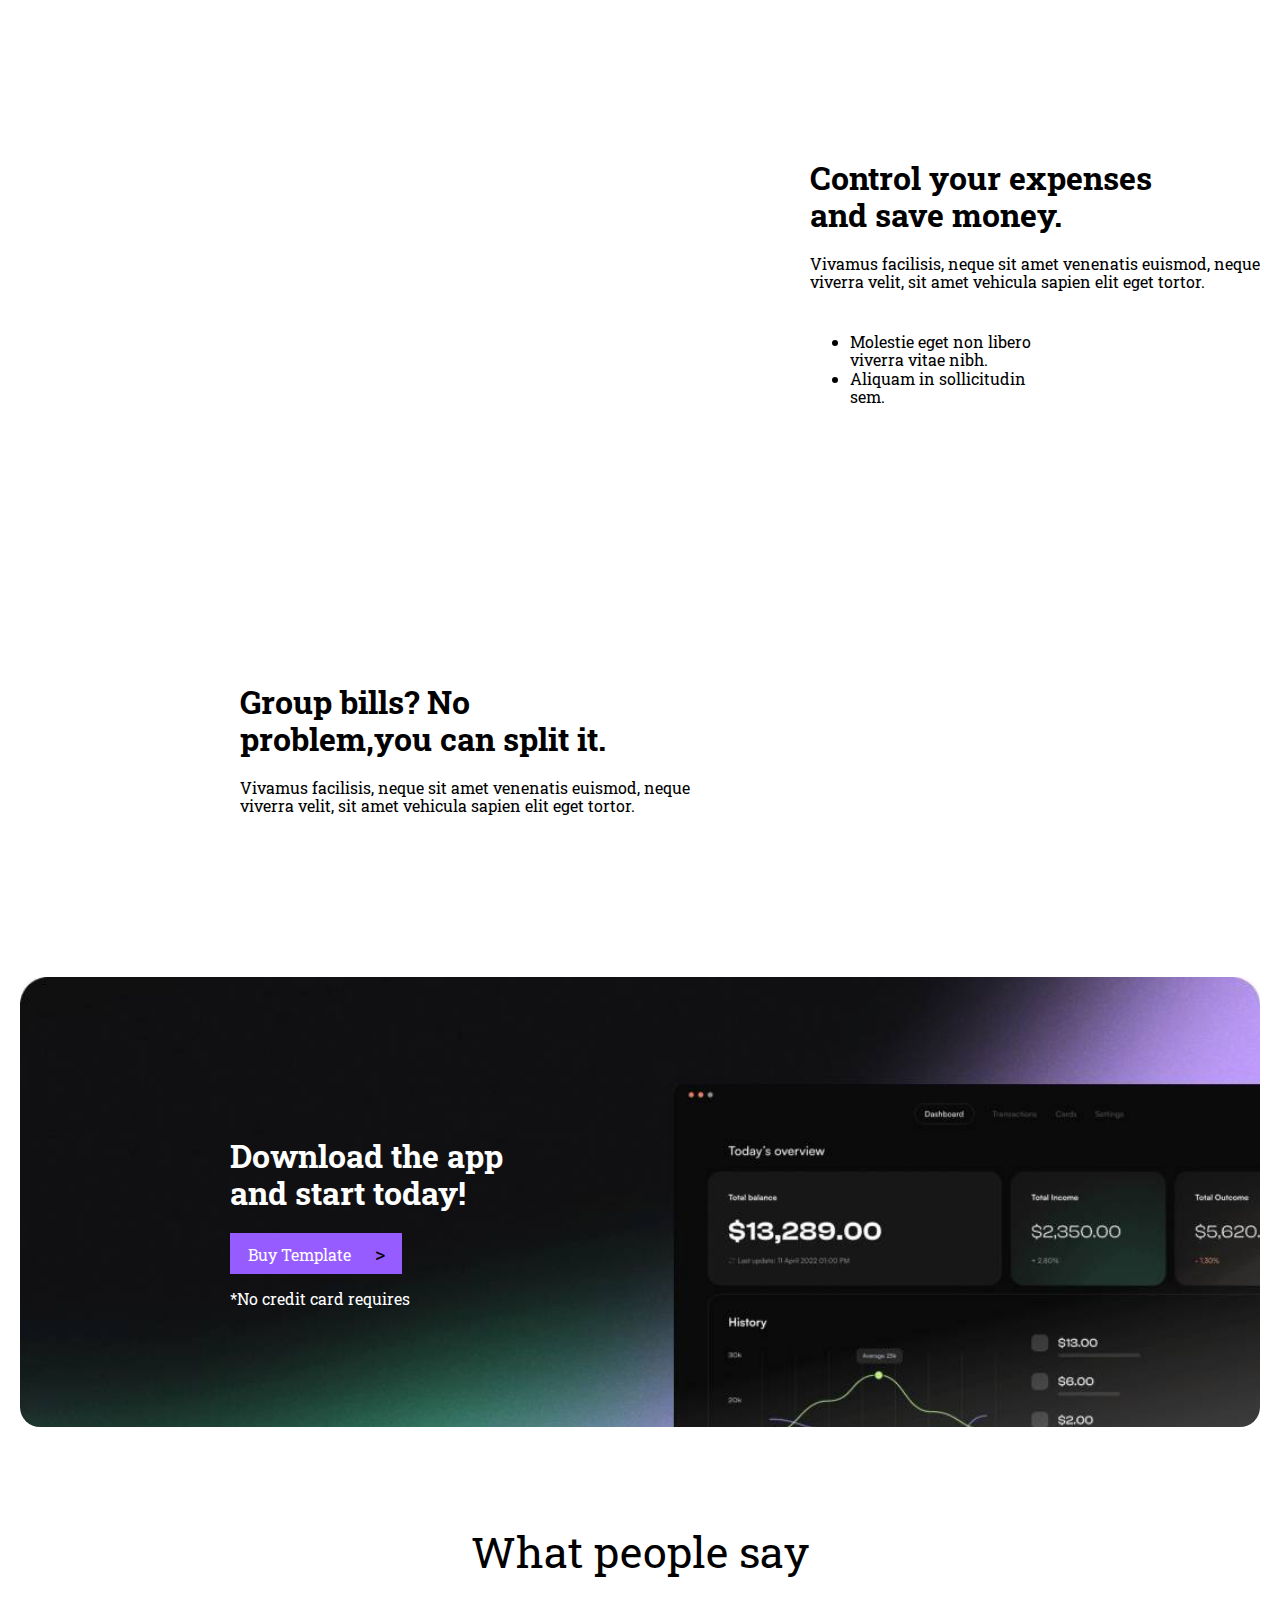
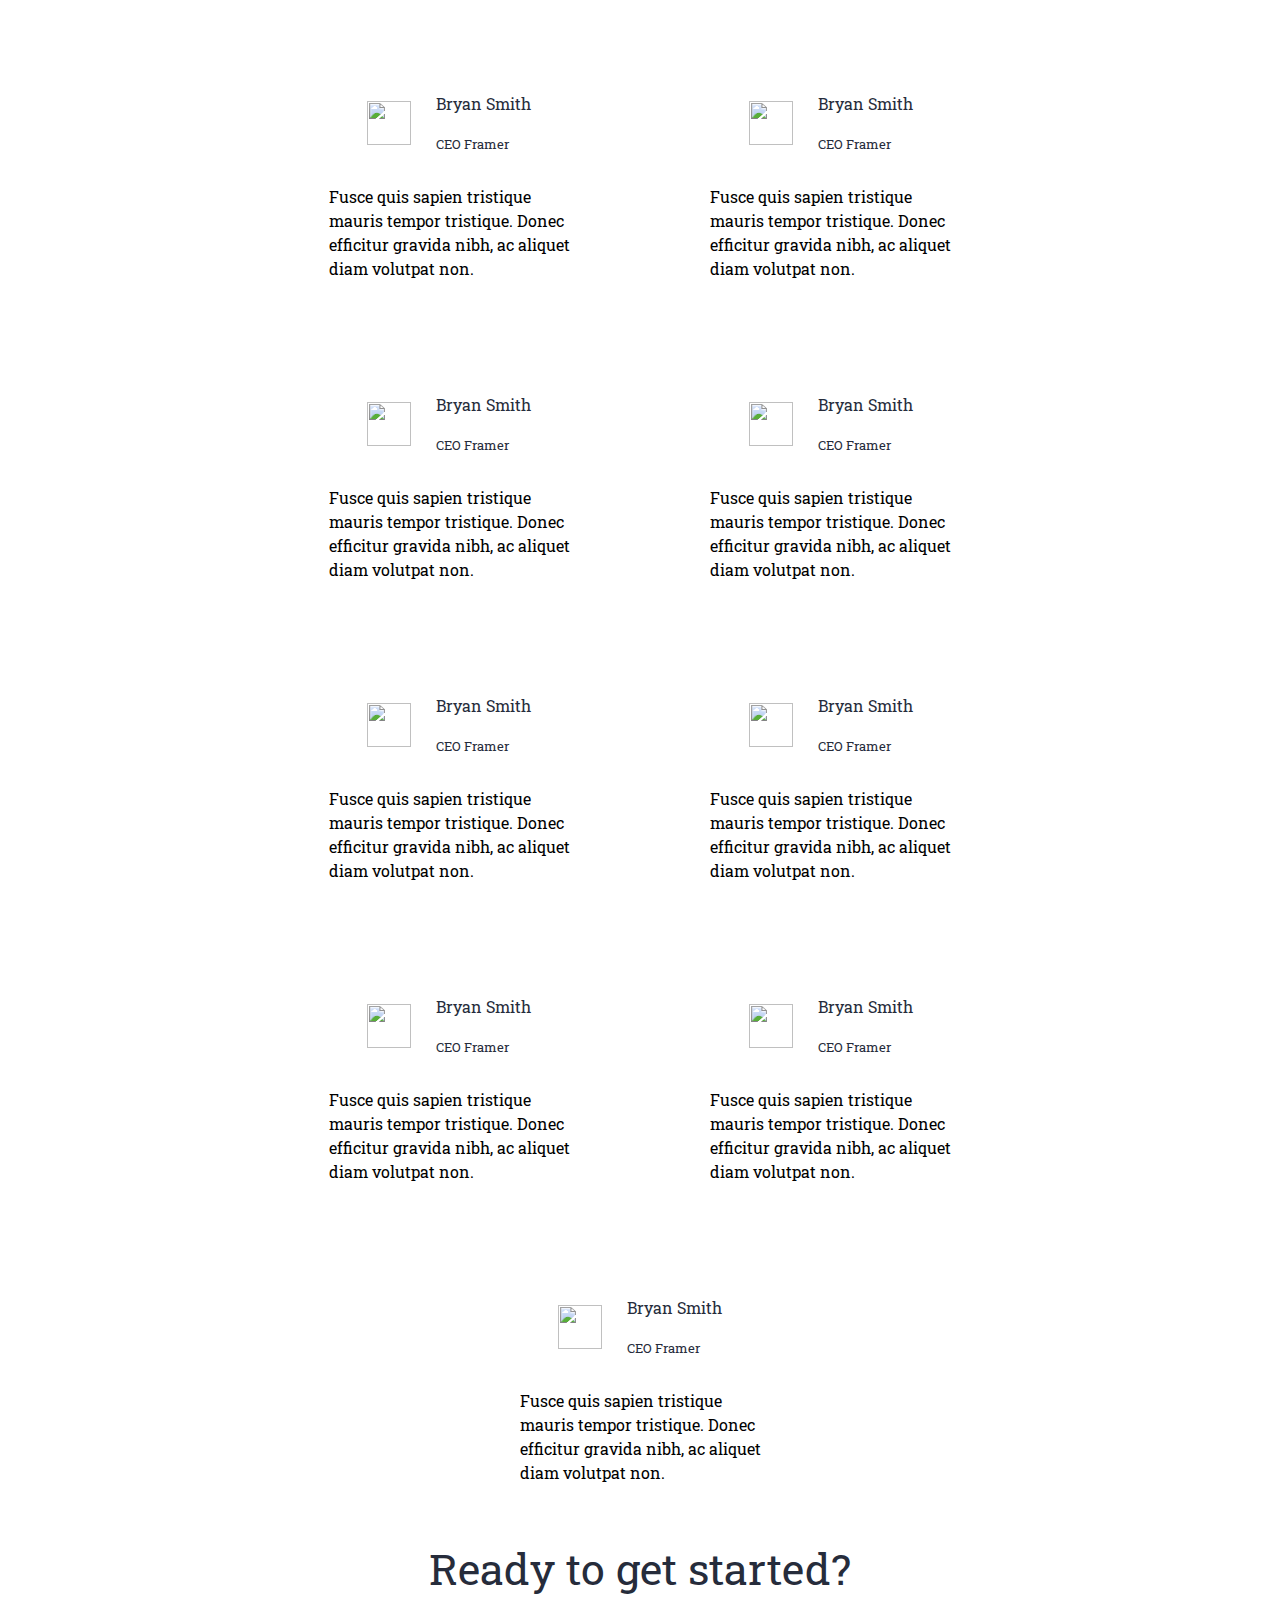
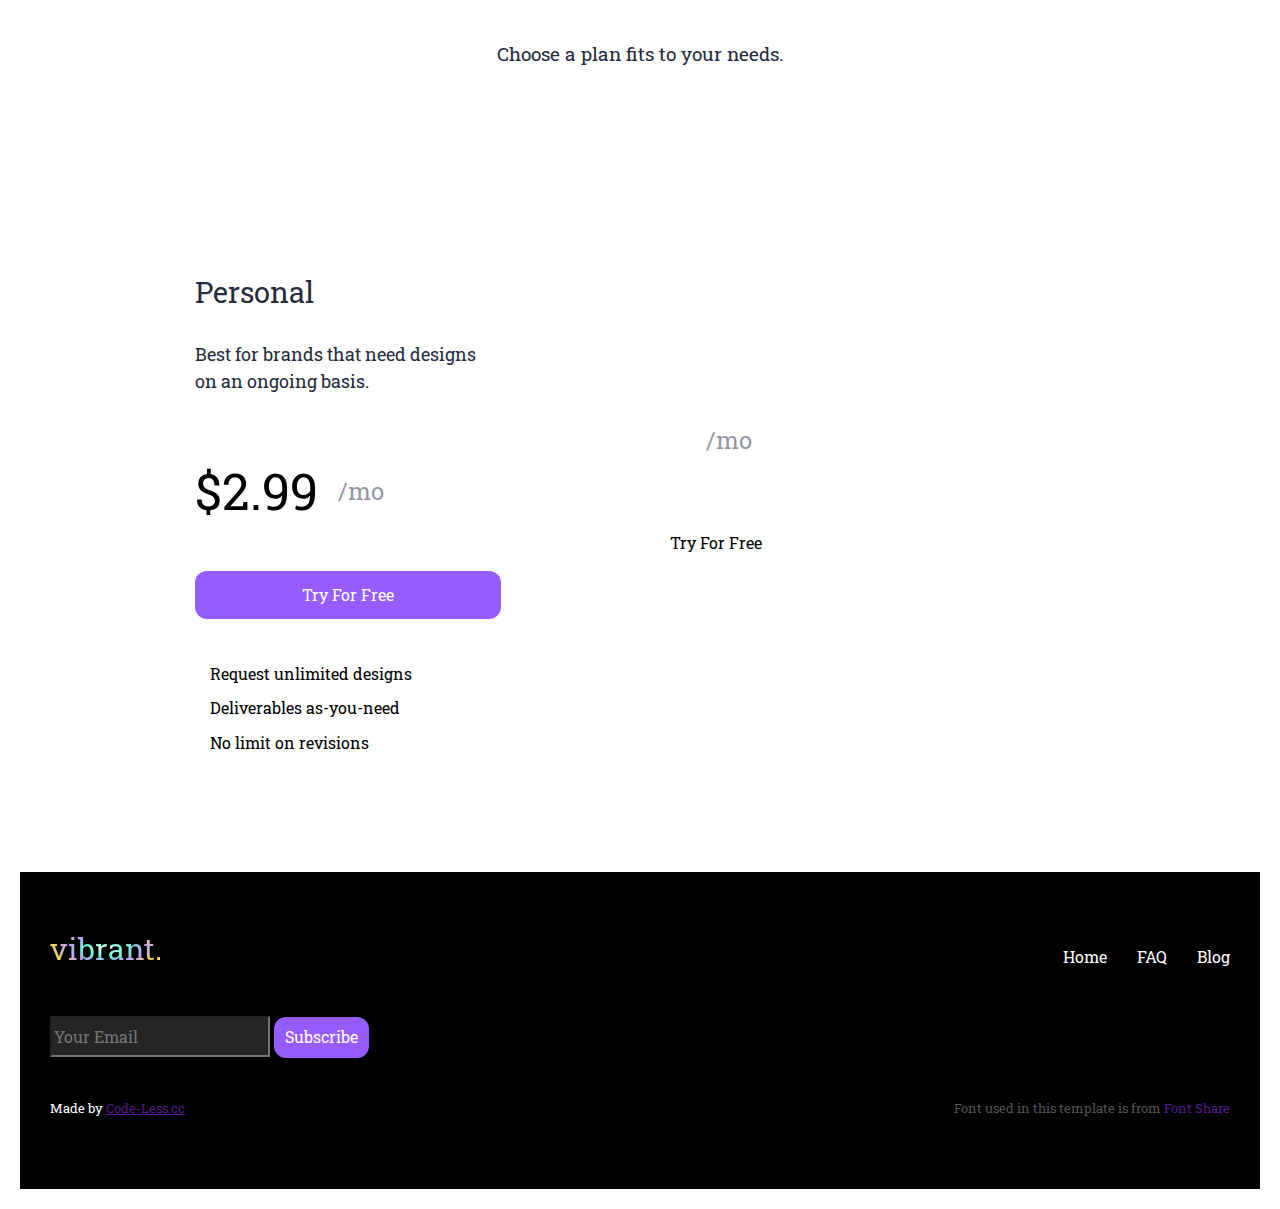
==== commit 0146d34b: "fixed picture path" ====
--- a/crypto-wallet/index.html
+++ b/crypto-wallet/index.html
@@ -44,7 +44,7 @@
             </button>
         </div>
         <div>
-            <img src="https://s3-alpha-sig.figma.com/img/5fd1/1d64/786c5e439afd1bd171baab6948b8ce23?Expires=1735516800&Key-Pair-Id=APKAQ4GOSFWCVNEHN3O4&Signature=B9LeS8e6pVphRfYizgmMa9QU1y5bfj2Nk7BH9jftfEP6IVyJqCGPlyOHxZPLCUDbL72ShrByWAvT8um9gFKesLT1au5KbTlHTP~nWXXx5eDZpym48s2OuZQj-1jISuxu~Xq4LZuf7iVT5GvFZXQAK4tIRViRr4fjnHGIYbJlX39rMr9PaYsWc9okAZ34hMG8Zrq~6Ced5jpkXkhdZQRxCZsgFXGkTJKtANWbk4LSiqMIh-8pd1DhZ7p6lD1S0TPnVK2AZBSWkeZ4n75bQkOykyXhiDDNv~PJ-sGaq6ulbMW59LfJoB1fsRlUaL1p-RlwACWtASI9rVTHx6k6q6~Ovw__" alt="" width="100%">
+            <img src="image.png" alt="" width="100%">
         </div>
         <div class="second-page">
             <div class="second-page-first">
--- a/crypto-wallet/wallet-style.css
+++ b/crypto-wallet/wallet-style.css
@@ -2,7 +2,7 @@
     font-family: "Roboto Slab", serif;
 }
 .wrapper{
-    background-image: url(https://s3-alpha-sig.figma.com/img/fe8b/6789/866bcb6a3bf3a54634901adc5a9d6770?Expires=1735516800&Key-Pair-Id=APKAQ4GOSFWCVNEHN3O4&Signature=FMMHyEH2x1kAt5DwCKcfYfUmicSkEViTyGePrieQ8-JdacClOmHO9s~k931u-u2kTrK0hjbPHIwwafXwGD1CCWjrILThqVYYyFw-a1uMzvvtC15mAWW-Da6Gz8DonWRUlWD23s4MeCmac7zlo4PlF-7jiREXZsntsghc2r7JJX3a86VqAxw9MalX5TVc2sH49AaCIrbg5wLKPtlWRgnLRl1wuSvCYGfg~rPEpbE-yx2rpSJ8~Oqwp0y53WDwYk104WLNi2q1jqkTn9oakyGwOZSV~IZrIUeRsgA2SJZgS1~sPsEUz7T9iNSs~6HEnmTq37f7mZGfMy8SYP9Xv3sksw__);
+    background-image: url(background.jpg);
     background-size: 267%;
     min-height: 1000px;
     padding: 20px;
@@ -280,4 +280,49 @@
 }
 .grey a{
     text-decoration: none;
+}
+@media only screen and (max-width: 600px) {
+    .wrapper{
+        background-size: 2793px;    
+    }
+    .main-heading{
+        font-size: 35px;
+        max-width: 340px;
+    }
+    .main-content{
+
+    }
+    .main-paragraph{
+        width: 310px;
+    }
+    .list{
+        gap: 29px;
+        flex-wrap: wrap;
+        justify-content: right;
+    }
+    .footer-list-flex, .plan-section, .second-page-first, .second-page-second{
+        padding: 0;
+        flex-direction: column;
+        
+    }
+    .left-side-second, .second-paragraph, .second-heading, .second-heading, .left-side{
+        width: unset;
+    }
+    .right-side img{
+        width: 411px;
+    }
+    .left-side{
+        margin-left: 0px;
+    }
+    .pic-text{
+        top: 140px;
+        left: 74px;
+    }
+    .flex-left, .flex-right{
+        min-width: unset;
+        width: unset;
+    }
+    .footer-list-flex{
+        gap: 26px;
+    }
 }